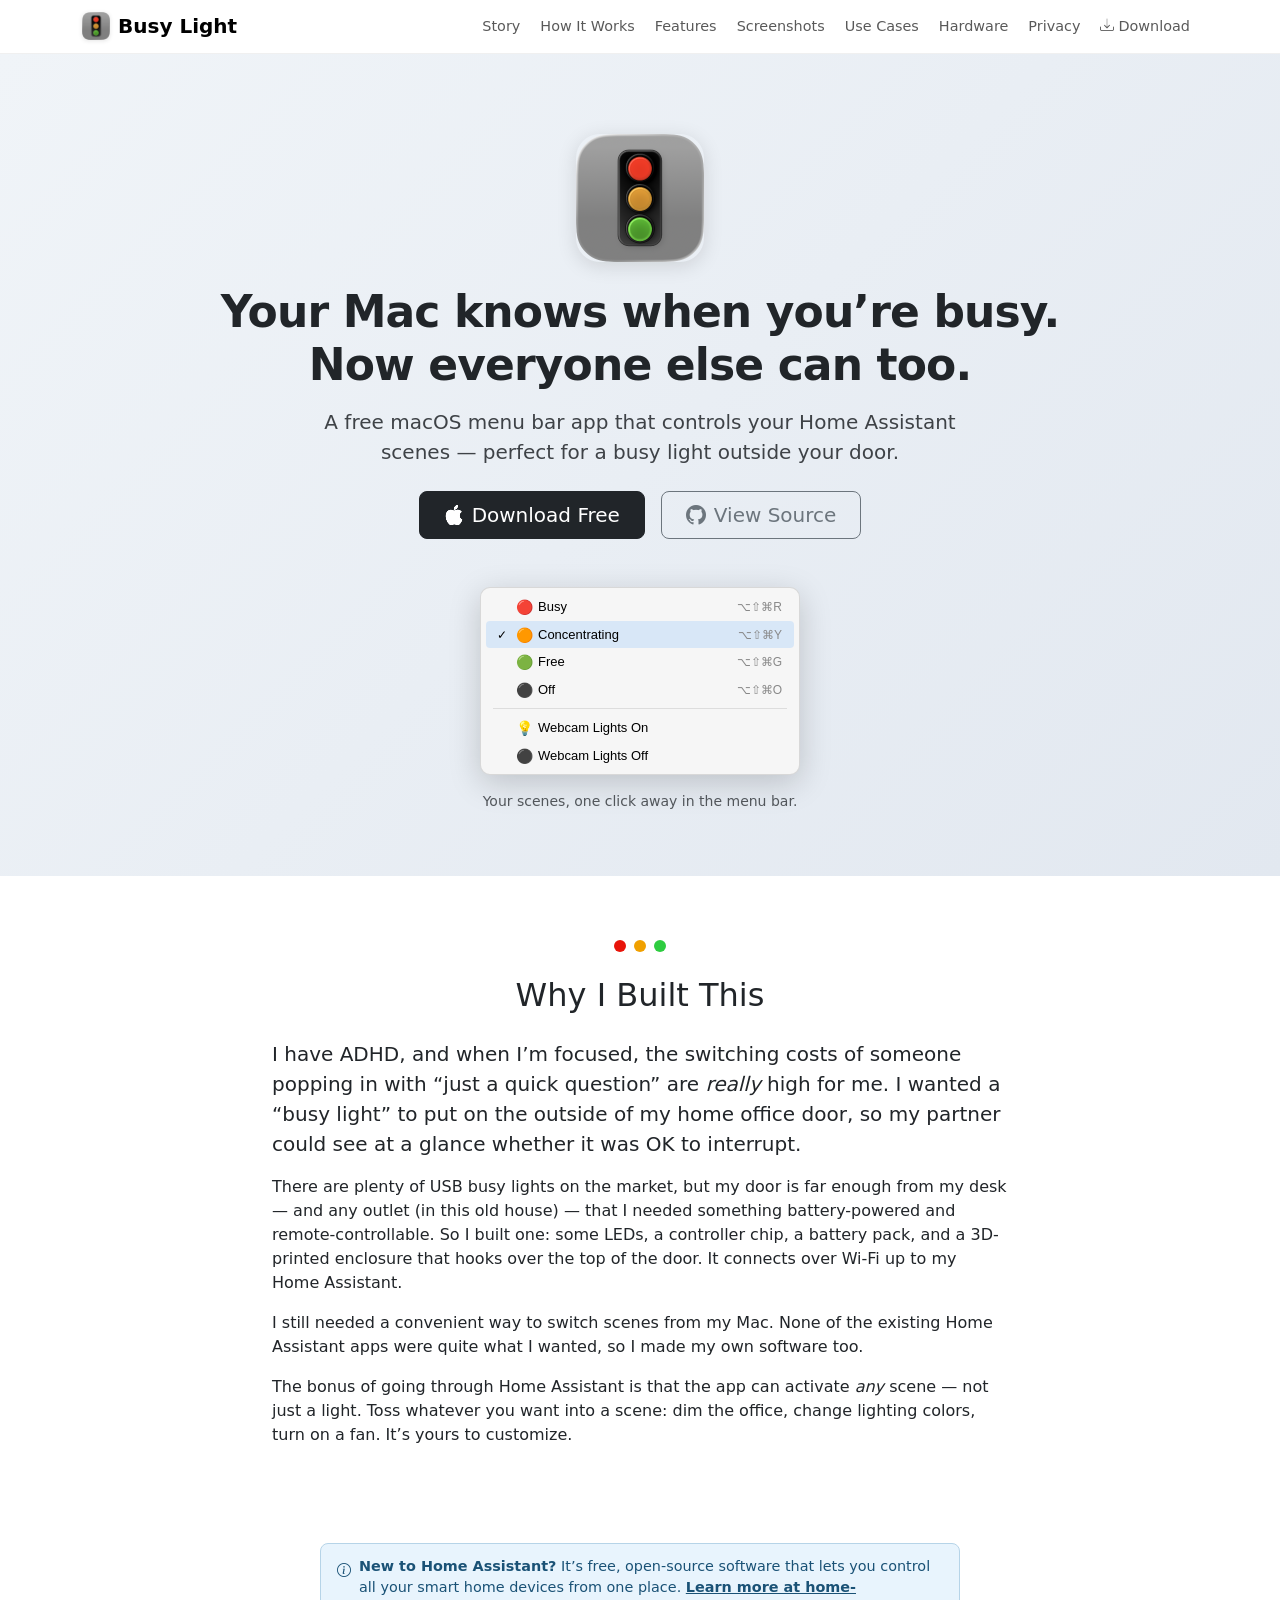
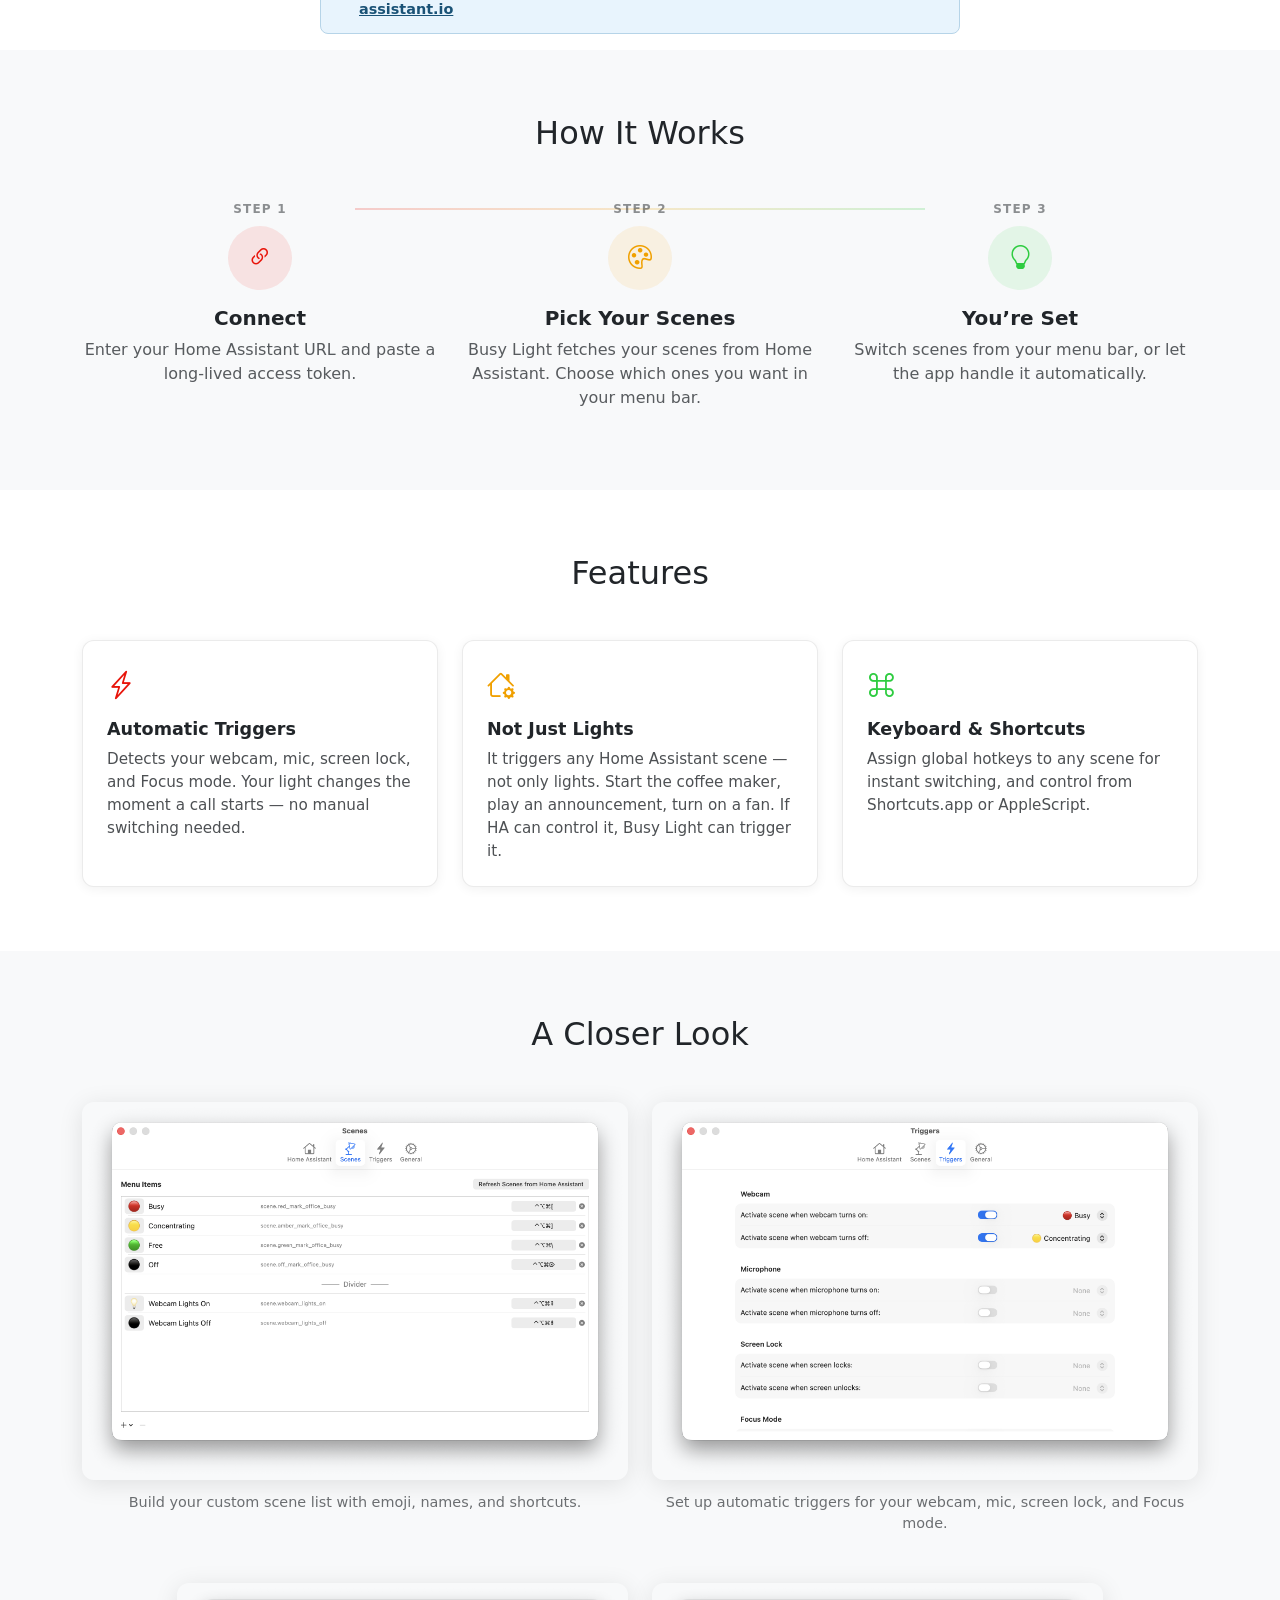
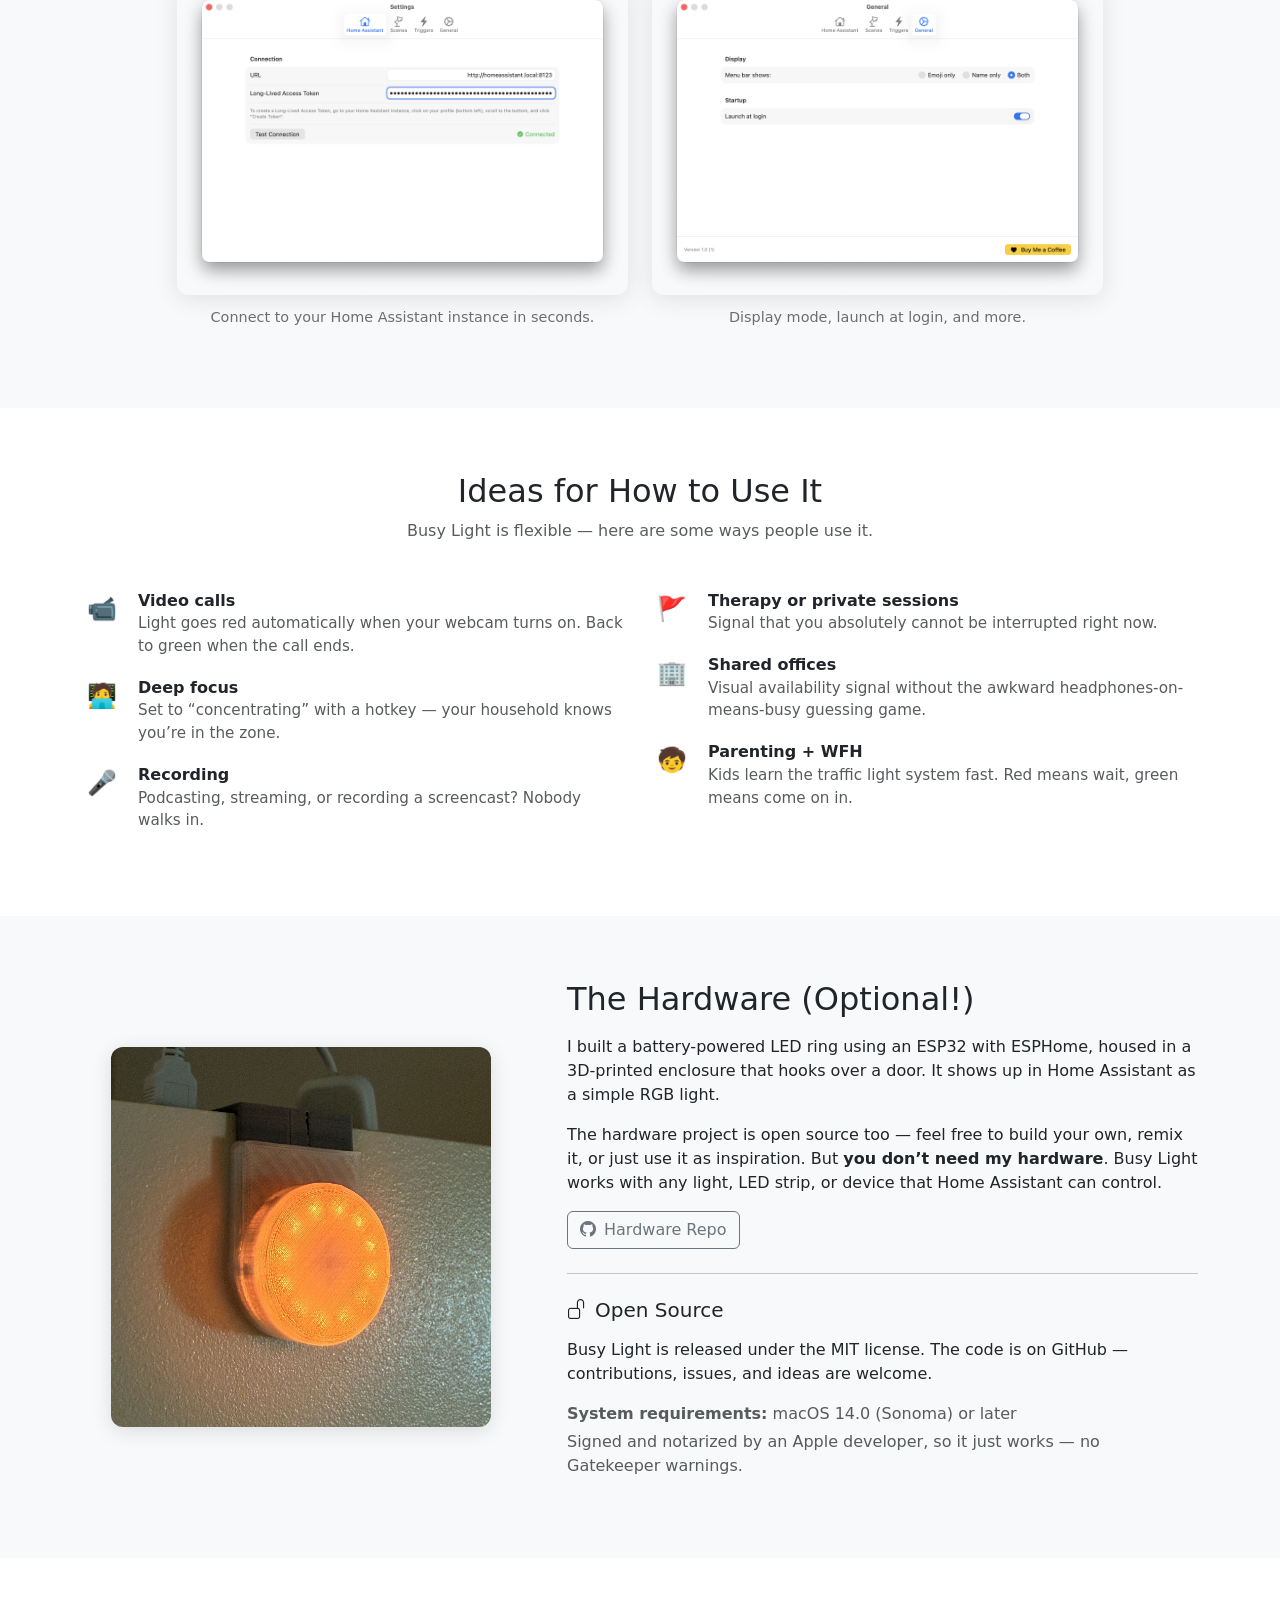
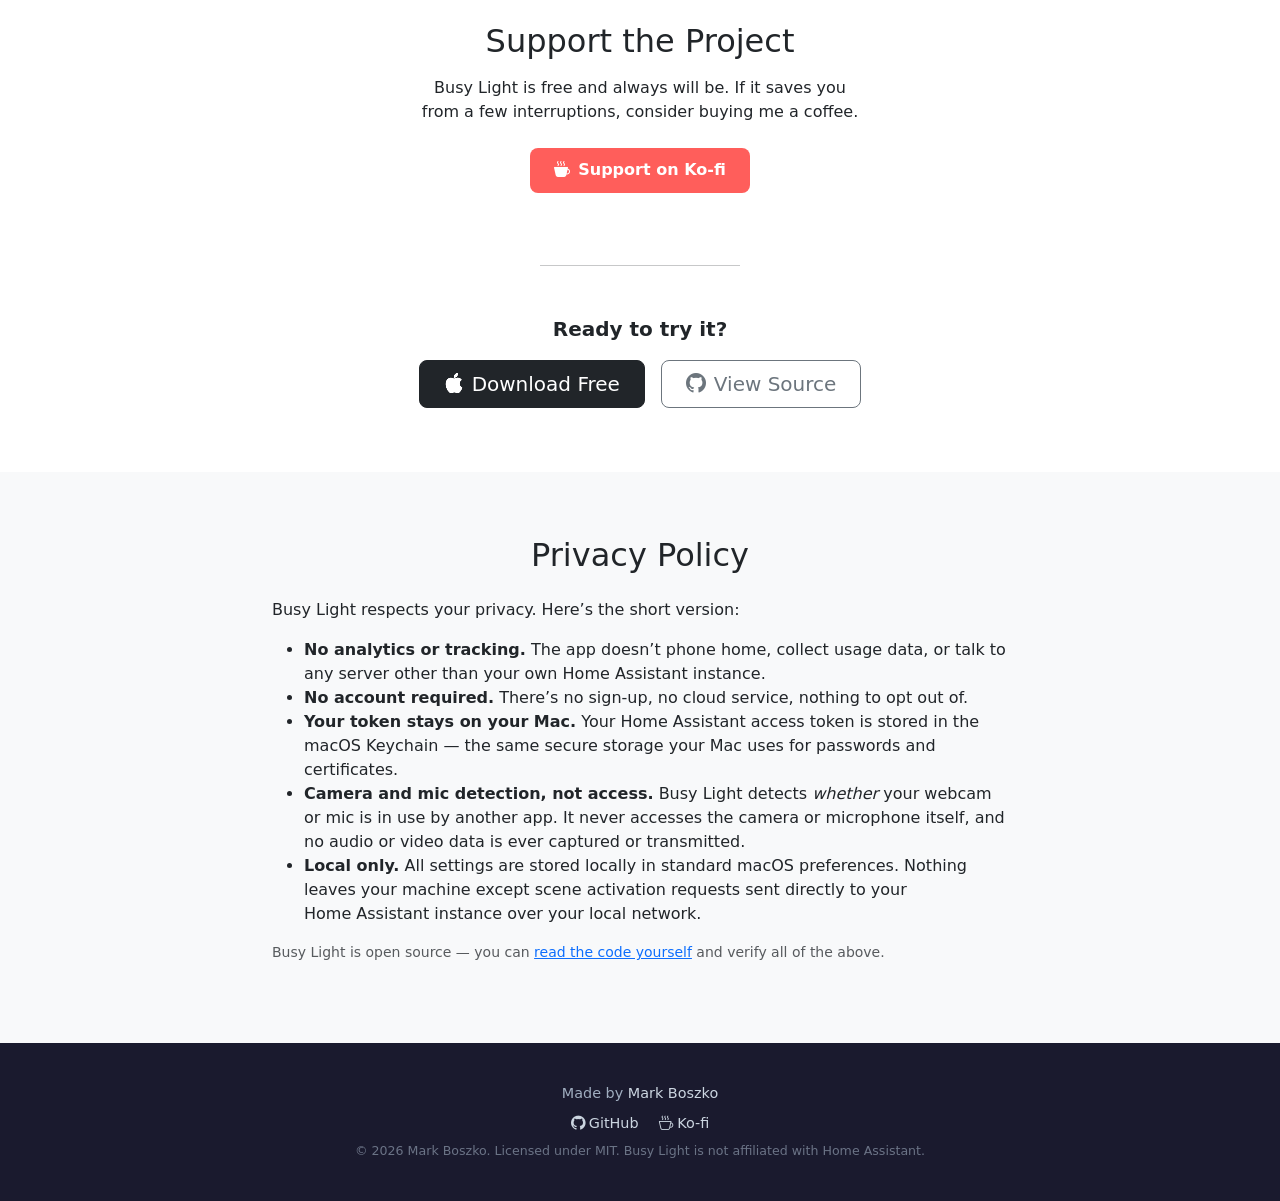
==== ProductionAssets/web/index.html @ 2cfb6803 "Add landing page website for busylight.app Static single-page marketing site with Bootstrap 5, featu" ====
<!DOCTYPE html>
<html lang="en" data-bs-theme="light">
<head>
  <meta charset="UTF-8">
  <meta name="viewport" content="width=device-width, initial-scale=1">
  <title>Busy Light — Control Your Home Assistant Scenes from the Mac Menu Bar</title>
  <meta name="description" content="A free, open-source macOS menu bar app that connects to Home Assistant to control a busy light outside your door — so your household knows when you're interruptible.">
  <meta property="og:title" content="Busy Light for macOS">
  <meta property="og:description" content="Control Home Assistant scenes from your Mac's menu bar. Free and open source.">
  <meta property="og:image" content="https://raw.githubusercontent.com/swizzlevixen/busylight/main/ProductionAssets/repository-open-graph.png">
  <meta property="og:type" content="website">
  <meta name="twitter:card" content="summary_large_image">
  <meta property="og:url" content="https://busylight.app">
  <link rel="canonical" href="https://busylight.app">

  <!-- Favicons & Web Icons -->
  <link rel="icon" type="image/x-icon" href="favicon.ico">
  <link rel="icon" type="image/png" sizes="32x32" href="favicon-32x32.png">
  <link rel="icon" type="image/png" sizes="16x16" href="favicon-16x16.png">
  <link rel="apple-touch-icon" sizes="180x180" href="apple-touch-icon.png">
  <link rel="manifest" href="site.webmanifest">

  <!-- Bootstrap 5.3 CSS -->
  <link href="https://cdn.jsdelivr.net/npm/bootstrap@5.3.3/dist/css/bootstrap.min.css" rel="stylesheet"
        crossorigin="anonymous">
  <!-- Bootstrap Icons -->
  <link href="https://cdn.jsdelivr.net/npm/bootstrap-icons@1.11.3/font/bootstrap-icons.min.css" rel="stylesheet">
  <!-- Custom styles -->
  <link href="style.css" rel="stylesheet">

  <!-- Structured Data -->
  <script type="application/ld+json">
  {
    "@context": "https://schema.org",
    "@type": "SoftwareApplication",
    "name": "Busy Light",
    "operatingSystem": "macOS 14.0+",
    "applicationCategory": "UtilitiesApplication",
    "offers": {
      "@type": "Offer",
      "price": "0",
      "priceCurrency": "USD"
    },
    "description": "A free, open-source macOS menu bar app that connects to Home Assistant to control a busy light outside your door.",
    "url": "https://busylight.app",
    "downloadUrl": "https://github.com/swizzlevixen/busylight/releases/latest",
    "author": {
      "@type": "Person",
      "name": "Mark Boszko",
      "url": "https://github.com/swizzlevixen"
    },
    "license": "https://opensource.org/licenses/MIT",
    "image": "https://busylight.app/app-icon-256.png"
  }
  </script>

  <!-- Dark/Light mode detection -->
  <script>
    (function () {
      const prefersDark = window.matchMedia('(prefers-color-scheme: dark)').matches;
      document.documentElement.setAttribute('data-bs-theme', prefersDark ? 'dark' : 'light');
      window.matchMedia('(prefers-color-scheme: dark)').addEventListener('change', function (e) {
        document.documentElement.setAttribute('data-bs-theme', e.matches ? 'dark' : 'light');
      });
    })();
  </script>
</head>
<body>

<!-- ════════════════════════════════════════════════════════════════════
     NAVBAR
     ════════════════════════════════════════════════════════════════════ -->
<nav class="navbar navbar-expand-md sticky-top site-nav">
  <div class="container">
    <a class="navbar-brand d-flex align-items-center gap-2 fw-semibold" href="#">
      <img src="app-icon-256.png" alt="" width="28" height="28" style="border-radius: 6px;">
      Busy Light
    </a>
    <button class="navbar-toggler" type="button" data-bs-toggle="collapse" data-bs-target="#navLinks" aria-controls="navLinks" aria-expanded="false" aria-label="Toggle navigation">
      <span class="navbar-toggler-icon"></span>
    </button>
    <div class="collapse navbar-collapse" id="navLinks">
      <ul class="navbar-nav ms-auto gap-1">
        <li class="nav-item"><a class="nav-link" href="#story">Story</a></li>
        <li class="nav-item"><a class="nav-link" href="#how-it-works">How It Works</a></li>
        <li class="nav-item"><a class="nav-link" href="#features">Features</a></li>
        <li class="nav-item"><a class="nav-link" href="#screenshots">Screenshots</a></li>
        <li class="nav-item"><a class="nav-link" href="#use-cases">Use Cases</a></li>
        <li class="nav-item"><a class="nav-link" href="#hardware">Hardware</a></li>
        <li class="nav-item"><a class="nav-link" href="#privacy">Privacy</a></li>
        <li class="nav-item">
          <a class="nav-link" href="https://github.com/swizzlevixen/busylight/releases/latest">
            <i class="bi bi-download me-1"></i>Download
          </a>
        </li>
      </ul>
    </div>
  </div>
</nav>

<!-- ════════════════════════════════════════════════════════════════════
     HERO
     ════════════════════════════════════════════════════════════════════ -->
<section class="hero">
  <div class="container text-center">
    <!-- App Icon -->
    <img src="app-icon-256.png" alt="Busy Light app icon — a traffic light" class="hero-icon mb-4" width="128" height="128">

    <h1 class="mb-3 text-balance">Your Mac knows when you&rsquo;re busy.<br>Now everyone else can too.</h1>
    <p class="lead mb-4 text-balance">
      A free macOS menu bar app that controls your Home&nbsp;Assistant scenes — perfect for a busy light outside your door.
    </p>

    <!-- CTAs -->
    <div class="d-flex flex-wrap justify-content-center gap-3 mb-5">
      <a href="https://github.com/swizzlevixen/busylight/releases/latest" class="btn btn-dark btn-lg px-4">
        <i class="bi bi-apple me-2"></i>Download Free
      </a>
      <a href="https://github.com/swizzlevixen/busylight" class="btn btn btn-outline-secondary btn-lg px-4">
        <i class="bi bi-github me-2"></i>View Source
      </a>
    </div>

    <!-- macOS Menu Mockup -->
    <div class="macos-menu mx-auto mb-3">
      <div class="macos-menu-item">
        <span class="check"></span>
        <span class="scene-emoji">&#x1F534;</span>
        <span class="scene-name">Busy</span>
        <span class="shortcut">&#x2325;&#x21E7;&#x2318;R</span>
      </div>
      <div class="macos-menu-item" style="background: var(--bl-menu-hover);">
        <span class="check">&#x2713;</span>
        <span class="scene-emoji">&#x1F7E0;</span>
        <span class="scene-name fw-medium">Concentrating</span>
        <span class="shortcut">&#x2325;&#x21E7;&#x2318;Y</span>
      </div>
      <div class="macos-menu-item">
        <span class="check"></span>
        <span class="scene-emoji">&#x1F7E2;</span>
        <span class="scene-name">Free</span>
        <span class="shortcut">&#x2325;&#x21E7;&#x2318;G</span>
      </div>
      <div class="macos-menu-item">
        <span class="check"></span>
        <span class="scene-emoji">&#x26AB;</span>
        <span class="scene-name">Off</span>
        <span class="shortcut">&#x2325;&#x21E7;&#x2318;O</span>
      </div>
      <div class="macos-menu-divider"></div>
      <div class="macos-menu-item">
        <span class="check"></span>
        <span class="scene-emoji">&#x1F4A1;</span>
        <span class="scene-name">Webcam Lights On</span>
        <span class="shortcut"></span>
      </div>
      <div class="macos-menu-item">
        <span class="check"></span>
        <span class="scene-emoji">&#x26AB;</span>
        <span class="scene-name">Webcam Lights Off</span>
        <span class="shortcut"></span>
      </div>
    </div>
    <p class="text-muted small">Your scenes, one click away in the menu bar.</p>
  </div>
</section>

<!-- ════════════════════════════════════════════════════════════════════
     THE STORY
     ════════════════════════════════════════════════════════════════════ -->
<section id="story">
  <div class="container">
    <div class="row justify-content-center">
      <div class="col-lg-8">
        <div class="traffic-dots">
          <span class="traffic-dot" style="background: var(--bl-red);"></span>
          <span class="traffic-dot" style="background: var(--bl-amber);"></span>
          <span class="traffic-dot" style="background: var(--bl-green);"></span>
        </div>
        <h2 class="text-center mb-4">Why I Built This</h2>
        <p class="fs-5">
          I have ADHD, and when I&rsquo;m focused, the switching costs of someone popping in with &ldquo;just a quick question&rdquo; are <em>really</em> high for me. I wanted a &ldquo;busy light&rdquo; to put on the outside of my home office door, so my partner could see at a glance whether it was OK to interrupt.
        </p>
        <p>
          There are plenty of USB busy lights on the market, but my door is far enough from my desk — and any outlet (in this old house) — that I needed something battery-powered and remote-controllable. So I built one: some LEDs, a controller chip, a battery pack, and a 3D-printed enclosure that hooks over the top of the door. It connects over Wi-Fi up to my Home Assistant.
        </p>
        <p>
          I still needed a convenient way to switch scenes from my Mac. None of the existing Home Assistant apps were quite what I wanted, so I made my own software too.
        </p>
        <p>
          The bonus of going through Home Assistant is that the app can activate <em>any</em> scene — not just a light. Toss whatever you want into a scene: dim the office, change lighting colors, turn on a fan. It&rsquo;s yours to customize.
        </p>
      </div>
    </div>
  </div>
</section>

<!-- HA Callout -->
<div class="container py-3">
  <div class="ha-callout d-flex align-items-start gap-2 mx-auto" style="max-width: 640px;">
    <i class="bi bi-info-circle flex-shrink-0 mt-1"></i>
    <span>
      <strong>New to Home Assistant?</strong>
      It&rsquo;s free, open-source software that lets you control all your smart home devices from one place.
      <a href="https://www.home-assistant.io" target="_blank" rel="noopener">Learn more at home-assistant.io</a>
    </span>
  </div>
</div>

<!-- ════════════════════════════════════════════════════════════════════
     HOW IT WORKS
     ════════════════════════════════════════════════════════════════════ -->
<section id="how-it-works" class="section-alt">
  <div class="container">
    <h2 class="text-center mb-5">How It Works</h2>
    <div class="row text-center steps-row g-4">
      <div class="col-md-4">
        <span class="step-number d-block mb-2">Step 1</span>
        <div class="step-icon step-icon-1">
          <i class="bi bi-link-45deg"></i>
        </div>
        <h3 class="h5 fw-semibold">Connect</h3>
        <p class="text-body-secondary">
          Enter your Home Assistant URL and paste a long-lived access token.
        </p>
      </div>
      <div class="col-md-4">
        <span class="step-number d-block mb-2">Step 2</span>
        <div class="step-icon step-icon-2">
          <i class="bi bi-palette"></i>
        </div>
        <h3 class="h5 fw-semibold">Pick Your Scenes</h3>
        <p class="text-body-secondary">
          Busy Light fetches your scenes from Home Assistant. Choose which ones you want in your menu bar.
        </p>
      </div>
      <div class="col-md-4">
        <span class="step-number d-block mb-2">Step 3</span>
        <div class="step-icon step-icon-3">
          <i class="bi bi-lightbulb"></i>
        </div>
        <h3 class="h5 fw-semibold">You&rsquo;re Set</h3>
        <p class="text-body-secondary">
          Switch scenes from your menu bar, or let the app handle it automatically.
        </p>
      </div>
    </div>
  </div>
</section>

<!-- ════════════════════════════════════════════════════════════════════
     KEY FEATURES
     ════════════════════════════════════════════════════════════════════ -->
<section id="features">
  <div class="container">
    <h2 class="text-center mb-5">Features</h2>
    <div class="row g-4">
      <div class="col-md-6 col-lg-4">
        <div class="feature-card">
          <div class="feature-icon" style="color: var(--bl-red);">
            <i class="bi bi-lightning-charge"></i>
          </div>
          <h3>Automatic Triggers</h3>
          <p>Detects your webcam, mic, screen lock, and Focus mode. Your light changes the moment a call starts — no manual switching needed.</p>
        </div>
      </div>
      <div class="col-md-6 col-lg-4">
        <div class="feature-card">
          <div class="feature-icon" style="color: var(--bl-amber);">
            <i class="bi bi-house-gear"></i>
          </div>
          <h3>Not Just Lights</h3>
          <p>It triggers any Home Assistant scene — not only lights. Start the coffee maker, play an announcement, turn on a fan. If HA can control it, Busy Light can trigger it.</p>
        </div>
      </div>
      <div class="col-md-6 col-lg-4">
        <div class="feature-card">
          <div class="feature-icon" style="color: var(--bl-green);">
            <i class="bi bi-command"></i>
          </div>
          <h3>Keyboard &amp; Shortcuts</h3>
          <p>Assign global hotkeys to any scene for instant switching, and control from Shortcuts.app or AppleScript.</p>
        </div>
      </div>
    </div>
  </div>
</section>

<!-- ════════════════════════════════════════════════════════════════════
     SCREENSHOTS
     ════════════════════════════════════════════════════════════════════ -->
<section id="screenshots" class="section-alt">
  <div class="container">
    <h2 class="text-center mb-5">A Closer Look</h2>
    <div class="row g-4 justify-content-center">
      <div class="col-md-6">
        <a href="settings-scenes.png" data-bs-toggle="modal" data-bs-target="#screenshotModal" class="screenshot-link">
          <img src="settings-scenes.png" alt="Scenes settings tab showing a list of scenes with emoji, names, and keyboard shortcuts" class="screenshot-img" loading="lazy">
        </a>
        <p class="screenshot-caption text-center">Build your custom scene list with emoji, names, and shortcuts.</p>
      </div>
      <div class="col-md-6">
        <a href="settings-triggers.png" data-bs-toggle="modal" data-bs-target="#screenshotModal" class="screenshot-link">
          <img src="settings-triggers.png" alt="Triggers settings tab showing webcam, mic, screen lock, and focus mode toggle options" class="screenshot-img" loading="lazy">
        </a>
        <p class="screenshot-caption text-center">Set up automatic triggers for your webcam, mic, screen lock, and Focus mode.</p>
      </div>
    </div>
    <div class="row g-4 justify-content-center mt-2">
      <div class="col-md-5">
        <a href="settings-home-assistant.png" data-bs-toggle="modal" data-bs-target="#screenshotModal" class="screenshot-link">
          <img src="settings-home-assistant.png" alt="Home Assistant connection settings with URL and token fields" class="screenshot-img" loading="lazy">
        </a>
        <p class="screenshot-caption text-center">Connect to your Home Assistant instance in seconds.</p>
      </div>
      <div class="col-md-5">
        <a href="settings-general.png" data-bs-toggle="modal" data-bs-target="#screenshotModal" class="screenshot-link">
          <img src="settings-general.png" alt="General settings tab with display mode and launch at login options" class="screenshot-img" loading="lazy">
        </a>
        <p class="screenshot-caption text-center">Display mode, launch at login, and more.</p>
      </div>
    </div>

    <!-- Screenshot Lightbox Modal -->
    <div class="modal fade" id="screenshotModal" tabindex="-1" aria-hidden="true">
      <div class="modal-dialog modal-xl modal-dialog-centered">
        <div class="modal-content bg-transparent border-0 shadow-none">
          <div class="modal-body p-0 text-center">
            <img src="" alt="" class="img-fluid" id="screenshotModalImg" style="border-radius: 12px; cursor: zoom-out;">
          </div>
        </div>
      </div>
    </div>
  </div>
</section>

<!-- ════════════════════════════════════════════════════════════════════
     USE CASES
     ════════════════════════════════════════════════════════════════════ -->
<section id="use-cases">
  <div class="container">
    <h2 class="text-center mb-2">Ideas for How to Use It</h2>
    <p class="text-center text-body-secondary mb-5">Busy Light is flexible — here are some ways people use it.</p>
    <div class="row g-4 justify-content-center">
      <div class="col-lg-6">
        <div class="use-case-item">
          <span class="use-case-icon">&#x1F4F9;</span>
          <div>
            <h4>Video calls</h4>
            <p>Light goes red automatically when your webcam turns on. Back to green when the call ends.</p>
          </div>
        </div>
        <div class="use-case-item">
          <span class="use-case-icon">&#x1F9D1;&#x200D;&#x1F4BB;</span>
          <div>
            <h4>Deep focus</h4>
            <p>Set to &ldquo;concentrating&rdquo; with a hotkey — your household knows you&rsquo;re in the zone.</p>
          </div>
        </div>
        <div class="use-case-item">
          <span class="use-case-icon">&#x1F3A4;</span>
          <div>
            <h4>Recording</h4>
            <p>Podcasting, streaming, or recording a screencast? Nobody walks in.</p>
          </div>
        </div>
      </div>
      <div class="col-lg-6">
        <div class="use-case-item">
          <span class="use-case-icon">&#x1F6A9;</span>
          <div>
            <h4>Therapy or private sessions</h4>
            <p>Signal that you absolutely cannot be interrupted right now.</p>
          </div>
        </div>
        <div class="use-case-item">
          <span class="use-case-icon">&#x1F3E2;</span>
          <div>
            <h4>Shared offices</h4>
            <p>Visual availability signal without the awkward headphones-on-means-busy guessing game.</p>
          </div>
        </div>
        <div class="use-case-item">
          <span class="use-case-icon">&#x1F9D2;</span>
          <div>
            <h4>Parenting + WFH</h4>
            <p>Kids learn the traffic light system fast. Red means wait, green means come on in.</p>
          </div>
        </div>
      </div>
    </div>
  </div>
</section>

<!-- ════════════════════════════════════════════════════════════════════
     HARDWARE + OPEN SOURCE
     ════════════════════════════════════════════════════════════════════ -->
<section id="hardware" class="section-alt">
  <div class="container">
    <div class="row align-items-center g-5">
      <div class="col-md-5 text-center">
        <img src="busy-light-hardware.jpeg" alt="The Busy Light hardware: an LED ring in a 3D-printed enclosure mounted on a door frame" class="hardware-img" style="max-height: 380px; object-fit: cover;" loading="lazy" width="380" height="380">
      </div>
      <div class="col-md-7">
        <h2 class="mb-3">The Hardware (Optional!)</h2>
        <p>
          I built a battery-powered LED ring using an ESP32 with ESPHome, housed in a 3D-printed enclosure that hooks over a door. It shows up in Home&nbsp;Assistant as a simple RGB light.
        </p>
        <p>
          The hardware project is open source too — feel free to build your own, remix it, or just use it as inspiration.
          But <strong>you don&rsquo;t need my hardware</strong>. Busy Light works with any light, LED strip, or device that Home&nbsp;Assistant can control.
        </p>
        <a href="https://github.com/swizzlevixen/busylight-hardware" class="btn btn-outline-secondary" target="_blank" rel="noopener">
          <i class="bi bi-github me-2"></i>Hardware Repo
        </a>

        <hr class="my-4">

        <h3 class="h5 mb-3">
          <i class="bi bi-unlock me-2"></i>Open Source
        </h3>
        <p>
          Busy Light is released under the MIT license. The code is on GitHub — contributions, issues, and ideas are welcome.
        </p>
        <p class="text-body-secondary mb-1">
          <strong>System requirements:</strong> macOS 14.0 (Sonoma) or later
        </p>
        <p class="text-body-secondary">
          Signed and notarized by an Apple developer, so it just works — no Gatekeeper warnings.
        </p>
      </div>
    </div>
  </div>
</section>

<!-- ════════════════════════════════════════════════════════════════════
     SUPPORT THE PROJECT
     ════════════════════════════════════════════════════════════════════ -->
<section id="support">
  <div class="container text-center">
    <h2 class="mb-3">Support the Project</h2>
    <p class="mb-4 mx-auto text-balance" style="max-width: 520px;">
      Busy Light is free and always will be. If it saves you from a few interruptions, consider buying me a coffee.
    </p>
    <a href="https://ko-fi.com/swizzlevixen" class="kofi-btn mb-4" target="_blank" rel="noopener">
      <i class="bi bi-cup-hot-fill"></i> Support on Ko-fi
    </a>

    <hr class="my-5 mx-auto" style="max-width: 200px;">

    <p class="lead fw-semibold mb-3">Ready to try it?</p>
    <div class="d-flex flex-wrap justify-content-center gap-3">
      <a href="https://github.com/swizzlevixen/busylight/releases/latest" class="btn btn-dark btn-lg px-4">
        <i class="bi bi-apple me-2"></i>Download Free
      </a>
      <a href="https://github.com/swizzlevixen/busylight" class="btn btn btn-outline-secondary btn-lg px-4">
        <i class="bi bi-github me-2"></i>View Source
      </a>
    </div>
  </div>
</section>

<!-- ════════════════════════════════════════════════════════════════════
     PRIVACY
     ════════════════════════════════════════════════════════════════════ -->
<section id="privacy" class="section-alt">
  <div class="container">
    <div class="row justify-content-center">
      <div class="col-lg-8">
        <h2 class="text-center mb-4">Privacy Policy</h2>
        <p>
          Busy Light respects your privacy. Here&rsquo;s the short version:
        </p>
        <ul>
          <li><strong>No analytics or tracking.</strong> The app doesn&rsquo;t phone home, collect usage data, or talk to any server other than your own Home&nbsp;Assistant instance.</li>
          <li><strong>No account required.</strong> There&rsquo;s no sign-up, no cloud service, nothing to opt out of.</li>
          <li><strong>Your token stays on your Mac.</strong> Your Home Assistant access token is stored in the macOS Keychain — the same secure storage your Mac uses for passwords and certificates.</li>
          <li><strong>Camera and mic detection, not access.</strong> Busy Light detects <em>whether</em> your webcam or mic is in use by another app. It never accesses the camera or microphone itself, and no audio or video data is ever captured or transmitted.</li>
          <li><strong>Local only.</strong> All settings are stored locally in standard macOS preferences. Nothing leaves your machine except scene activation requests sent directly to your Home&nbsp;Assistant instance over your local network.</li>
        </ul>
        <p class="text-body-secondary small">
          Busy Light is open source — you can <a href="https://github.com/swizzlevixen/busylight">read the code yourself</a> and verify all of the above.
        </p>
      </div>
    </div>
  </div>
</section>

<!-- ════════════════════════════════════════════════════════════════════
     FOOTER
     ════════════════════════════════════════════════════════════════════ -->
<footer class="site-footer">
  <div class="container text-center">
    <p class="mb-2">
      Made by <a href="https://github.com/swizzlevixen">Mark Boszko</a>
    </p>
    <p class="mb-2">
      <a href="https://github.com/swizzlevixen/busylight" class="me-3"><i class="bi bi-github me-1"></i>GitHub</a>
      <a href="https://ko-fi.com/swizzlevixen"><i class="bi bi-cup-hot me-1"></i>Ko-fi</a>
    </p>
    <p class="mb-0 small" style="opacity: 0.6;">
      &copy; 2026 Mark Boszko. Licensed under MIT.
      Busy Light is not affiliated with Home Assistant.
    </p>
  </div>
</footer>

<!-- Bootstrap 5.3 JS Bundle -->
<script src="https://cdn.jsdelivr.net/npm/bootstrap@5.3.3/dist/js/bootstrap.bundle.min.js"
        crossorigin="anonymous"></script>
<script>
  // Screenshot lightbox: set modal image src from clicked thumbnail
  document.getElementById('screenshotModal').addEventListener('show.bs.modal', function (event) {
    var link = event.relatedTarget;
    var imgSrc = link.getAttribute('href');
    var imgAlt = link.querySelector('img').getAttribute('alt');
    document.getElementById('screenshotModalImg').src = imgSrc;
    document.getElementById('screenshotModalImg').alt = imgAlt;
  });
  // Click the modal image to dismiss
  document.getElementById('screenshotModalImg').addEventListener('click', function () {
    bootstrap.Modal.getInstance(document.getElementById('screenshotModal')).hide();
  });
</script>
</body>
</html>
---- ProductionAssets/web/style.css ----
/* Busy Light Landing Page - Custom Styles */

/* ── CSS Custom Properties ── */
:root {
  --bl-red: #e8140a;
  --bl-amber: #f0a000;
  --bl-green: #2ecc40;
  --bl-hero-bg: linear-gradient(135deg, #f0f4f8 0%, #e2e8f0 100%);
  --bl-section-alt: #f8f9fa;
  --bl-card-bg: #ffffff;
  --bl-card-border: rgba(0, 0, 0, 0.08);
  --bl-card-shadow: 0 2px 12px rgba(0, 0, 0, 0.06);
  --bl-menu-bg: #f6f6f6;
  --bl-menu-border: rgba(0, 0, 0, 0.12);
  --bl-menu-shadow: 0 8px 32px rgba(0, 0, 0, 0.18);
  --bl-menu-hover: rgba(0, 122, 255, 0.12);
  --bl-menu-check: #000;
  --bl-menu-shortcut: #888;
  --bl-menu-divider: rgba(0, 0, 0, 0.1);
  --bl-callout-bg: #e8f4fd;
  --bl-callout-border: #b6d4e8;
  --bl-callout-text: #1a5276;
  --bl-kofi-bg: #ff5e5b;
  --bl-footer-bg: #1a1a2e;
  --bl-footer-text: #a0aec0;
}

[data-bs-theme="dark"] {
  --bl-hero-bg: linear-gradient(135deg, #1a1a2e 0%, #16213e 100%);
  --bl-section-alt: #1e1e30;
  --bl-card-bg: #2a2a3c;
  --bl-card-border: rgba(255, 255, 255, 0.08);
  --bl-card-shadow: 0 2px 12px rgba(0, 0, 0, 0.3);
  --bl-menu-bg: #3a3a4a;
  --bl-menu-border: rgba(255, 255, 255, 0.1);
  --bl-menu-shadow: 0 8px 32px rgba(0, 0, 0, 0.5);
  --bl-menu-hover: rgba(0, 122, 255, 0.25);
  --bl-menu-check: #fff;
  --bl-menu-shortcut: #999;
  --bl-menu-divider: rgba(255, 255, 255, 0.1);
  --bl-callout-bg: #1a2a3a;
  --bl-callout-border: #2a4a5e;
  --bl-callout-text: #8ec8e8;
  --bl-footer-bg: #0d0d1a;
  --bl-footer-text: #6b7a8d;
}

/* ── General ── */
html {
  scroll-behavior: smooth;
}

body {
  overflow-x: hidden;
}

section {
  padding: 4rem 0;
}

.section-alt {
  background-color: var(--bl-section-alt);
}

/* ── Navbar ── */
.site-nav {
  background: rgba(255, 255, 255, 0.85);
  backdrop-filter: blur(12px);
  -webkit-backdrop-filter: blur(12px);
  border-bottom: 1px solid rgba(0, 0, 0, 0.06);
  padding: 0.4rem 0;
  font-size: 0.9rem;
}

[data-bs-theme="dark"] .site-nav {
  background: rgba(26, 26, 46, 0.85);
  border-bottom: 1px solid rgba(255, 255, 255, 0.06);
}

.site-nav .navbar-brand img {
  box-shadow: 0 1px 4px rgba(0, 0, 0, 0.1);
}

/* Offset scroll targets so they don't hide behind sticky nav */
:target {
  scroll-margin-top: 70px;
}

/* ── Hero ── */
.hero {
  background: var(--bl-hero-bg);
  padding: 5rem 0 3rem;
}

.hero-icon {
  width: 128px;
  height: 128px;
  border-radius: 24px;
  box-shadow: 0 4px 20px rgba(0, 0, 0, 0.12);
}

.hero h1 {
  font-size: 2.75rem;
  font-weight: 700;
  line-height: 1.2;
  letter-spacing: -0.02em;
}

.hero .lead {
  font-size: 1.25rem;
  opacity: 0.85;
}

@media (max-width: 576px) {
  .hero h1 {
    font-size: 2rem;
  }
  .hero .lead {
    font-size: 1.1rem;
  }
}

/* ── macOS Menu Mockup ── */
.macos-menu {
  background: var(--bl-menu-bg);
  border: 1px solid var(--bl-menu-border);
  border-radius: 10px;
  box-shadow: var(--bl-menu-shadow);
  padding: 5px 0;
  max-width: 320px;
  margin: 0 auto;
  font-family: -apple-system, BlinkMacSystemFont, "SF Pro Text", "Helvetica Neue", sans-serif;
  font-size: 13px;
  user-select: none;
}

.macos-menu-item {
  display: flex;
  align-items: center;
  padding: 4px 12px 4px 8px;
  gap: 6px;
  cursor: default;
  border-radius: 4px;
  margin: 0 5px;
  transition: background 0.1s;
}

.macos-menu-item:hover {
  background: var(--bl-menu-hover);
}

.macos-menu-item .check {
  width: 16px;
  text-align: center;
  font-size: 12px;
  color: var(--bl-menu-check);
  flex-shrink: 0;
}

.macos-menu-item .scene-dot {
  width: 12px;
  height: 12px;
  border-radius: 50%;
  flex-shrink: 0;
}

.macos-menu-item .scene-emoji {
  font-size: 14px;
  line-height: 1;
  flex-shrink: 0;
  width: 16px;
  text-align: center;
}

.macos-menu-item .scene-name {
  flex: 1;
  color: var(--bl-menu-check);
  text-align: left;
}

.macos-menu-item .shortcut {
  color: var(--bl-menu-shortcut);
  font-size: 12px;
  margin-left: auto;
  white-space: nowrap;
}

.macos-menu-divider {
  height: 1px;
  background: var(--bl-menu-divider);
  margin: 5px 12px;
}

.macos-menu-header {
  font-size: 10px;
  font-weight: 600;
  text-transform: uppercase;
  letter-spacing: 0.05em;
  color: var(--bl-menu-shortcut);
  padding: 6px 26px 2px;
}

/* Subtle animation on the active scene dot */
@keyframes pulse-glow {
  0%, 100% { box-shadow: 0 0 4px rgba(240, 160, 0, 0.4); }
  50% { box-shadow: 0 0 10px rgba(240, 160, 0, 0.7); }
}

.scene-dot-active {
  animation: pulse-glow 2.5s ease-in-out infinite;
}

/* ── HA Callout ── */
.ha-callout {
  background: var(--bl-callout-bg);
  border: 1px solid var(--bl-callout-border);
  color: var(--bl-callout-text);
  border-radius: 8px;
  padding: 0.75rem 1rem;
  font-size: 0.9rem;
}

.ha-callout a {
  color: var(--bl-callout-text);
  font-weight: 600;
}

/* ── How It Works Steps ── */
.step-icon {
  width: 64px;
  height: 64px;
  border-radius: 50%;
  display: flex;
  align-items: center;
  justify-content: center;
  font-size: 1.5rem;
  margin: 0 auto 1rem;
}

.step-icon-1 { background: rgba(232, 20, 10, 0.1); color: var(--bl-red); }
.step-icon-2 { background: rgba(240, 160, 0, 0.1); color: var(--bl-amber); }
.step-icon-3 { background: rgba(46, 204, 64, 0.1); color: var(--bl-green); }

.step-number {
  font-size: 0.75rem;
  font-weight: 700;
  text-transform: uppercase;
  letter-spacing: 0.1em;
  opacity: 0.5;
}

/* Step connector lines (desktop only) */
@media (min-width: 768px) {
  .steps-row {
    position: relative;
  }
  .steps-row::before {
    content: "";
    position: absolute;
    top: 32px;
    left: 25%;
    right: 25%;
    height: 2px;
    background: linear-gradient(90deg, var(--bl-red), var(--bl-amber), var(--bl-green));
    opacity: 0.2;
    z-index: 0;
  }
  .steps-row .col-md-4 {
    position: relative;
    z-index: 1;
  }
}

/* ── Feature Cards ── */
.feature-card {
  background: var(--bl-card-bg);
  border: 1px solid var(--bl-card-border);
  border-radius: 12px;
  padding: 1.5rem;
  height: 100%;
  box-shadow: var(--bl-card-shadow);
  transition: transform 0.2s, box-shadow 0.2s;
}

.feature-card:hover {
  transform: translateY(-2px);
  box-shadow: 0 4px 20px rgba(0, 0, 0, 0.1);
}

.feature-card .feature-icon {
  font-size: 1.75rem;
  margin-bottom: 0.75rem;
}

.feature-card h3 {
  font-size: 1.1rem;
  font-weight: 600;
}

.feature-card p {
  font-size: 0.95rem;
  opacity: 0.8;
  margin-bottom: 0;
}

/* ── Screenshots ── */
.screenshot-img {
  border-radius: 12px;
  box-shadow: 0 4px 24px rgba(0, 0, 0, 0.1);
  max-width: 100%;
  height: auto;
}

.screenshot-caption {
  font-size: 0.9rem;
  opacity: 0.65;
  margin-top: 0.75rem;
}

/* ── Use Cases ── */
.use-case-item {
  display: flex;
  align-items: flex-start;
  gap: 1rem;
  margin-bottom: 1.25rem;
}

.use-case-icon {
  font-size: 1.5rem;
  flex-shrink: 0;
  width: 40px;
  text-align: center;
}

.use-case-item h4 {
  font-size: 1rem;
  font-weight: 600;
  margin-bottom: 0.15rem;
}

.use-case-item p {
  font-size: 0.95rem;
  opacity: 0.75;
  margin-bottom: 0;
}

/* ── Hardware Section ── */
.hardware-img {
  border-radius: 12px;
  box-shadow: 0 4px 20px rgba(0, 0, 0, 0.12);
  max-width: 100%;
  height: auto;
}

/* ── Ko-fi / Support Section ── */
.kofi-btn {
  background: var(--bl-kofi-bg);
  color: #fff;
  border: none;
  border-radius: 8px;
  padding: 0.65rem 1.5rem;
  font-weight: 600;
  font-size: 1rem;
  text-decoration: none;
  display: inline-flex;
  align-items: center;
  gap: 0.5rem;
  transition: opacity 0.2s, transform 0.2s;
}

.kofi-btn:hover {
  opacity: 0.9;
  transform: translateY(-1px);
  color: #fff;
}

/* ── Footer ── */
.site-footer {
  background: var(--bl-footer-bg);
  color: var(--bl-footer-text);
  padding: 2.5rem 0;
  font-size: 0.9rem;
}

.site-footer a {
  color: #cbd5e0;
  text-decoration: none;
}

.site-footer a:hover {
  color: #fff;
}

/* ── Traffic Light Accent Dots (decorative) ── */
.traffic-dots {
  display: flex;
  gap: 8px;
  justify-content: center;
  margin-bottom: 1.5rem;
}

.traffic-dot {
  width: 12px;
  height: 12px;
  border-radius: 50%;
}

/* ── Screenshot Lightbox ── */
.screenshot-link {
  display: block;
  cursor: zoom-in;
  transition: transform 0.2s;
}

.screenshot-link:hover {
  transform: scale(1.02);
}

.screenshot-link:hover .screenshot-img {
  box-shadow: 0 6px 30px rgba(0, 0, 0, 0.18);
}

#screenshotModal .modal-content {
  background: transparent !important;
}

/* ── View Source Button (dark mode) ── */
[data-bs-theme="dark"] .btn-outline-secondary {
  --bs-btn-color: #cbd5e0;
  --bs-btn-border-color: rgba(255, 255, 255, 0.4);
  --bs-btn-hover-color: #fff;
  --bs-btn-hover-bg: rgba(255, 255, 255, 0.15);
  --bs-btn-hover-border-color: rgba(255, 255, 255, 0.6);
}

/* ── Utility ── */
.text-balance {
  text-wrap: balance;
}
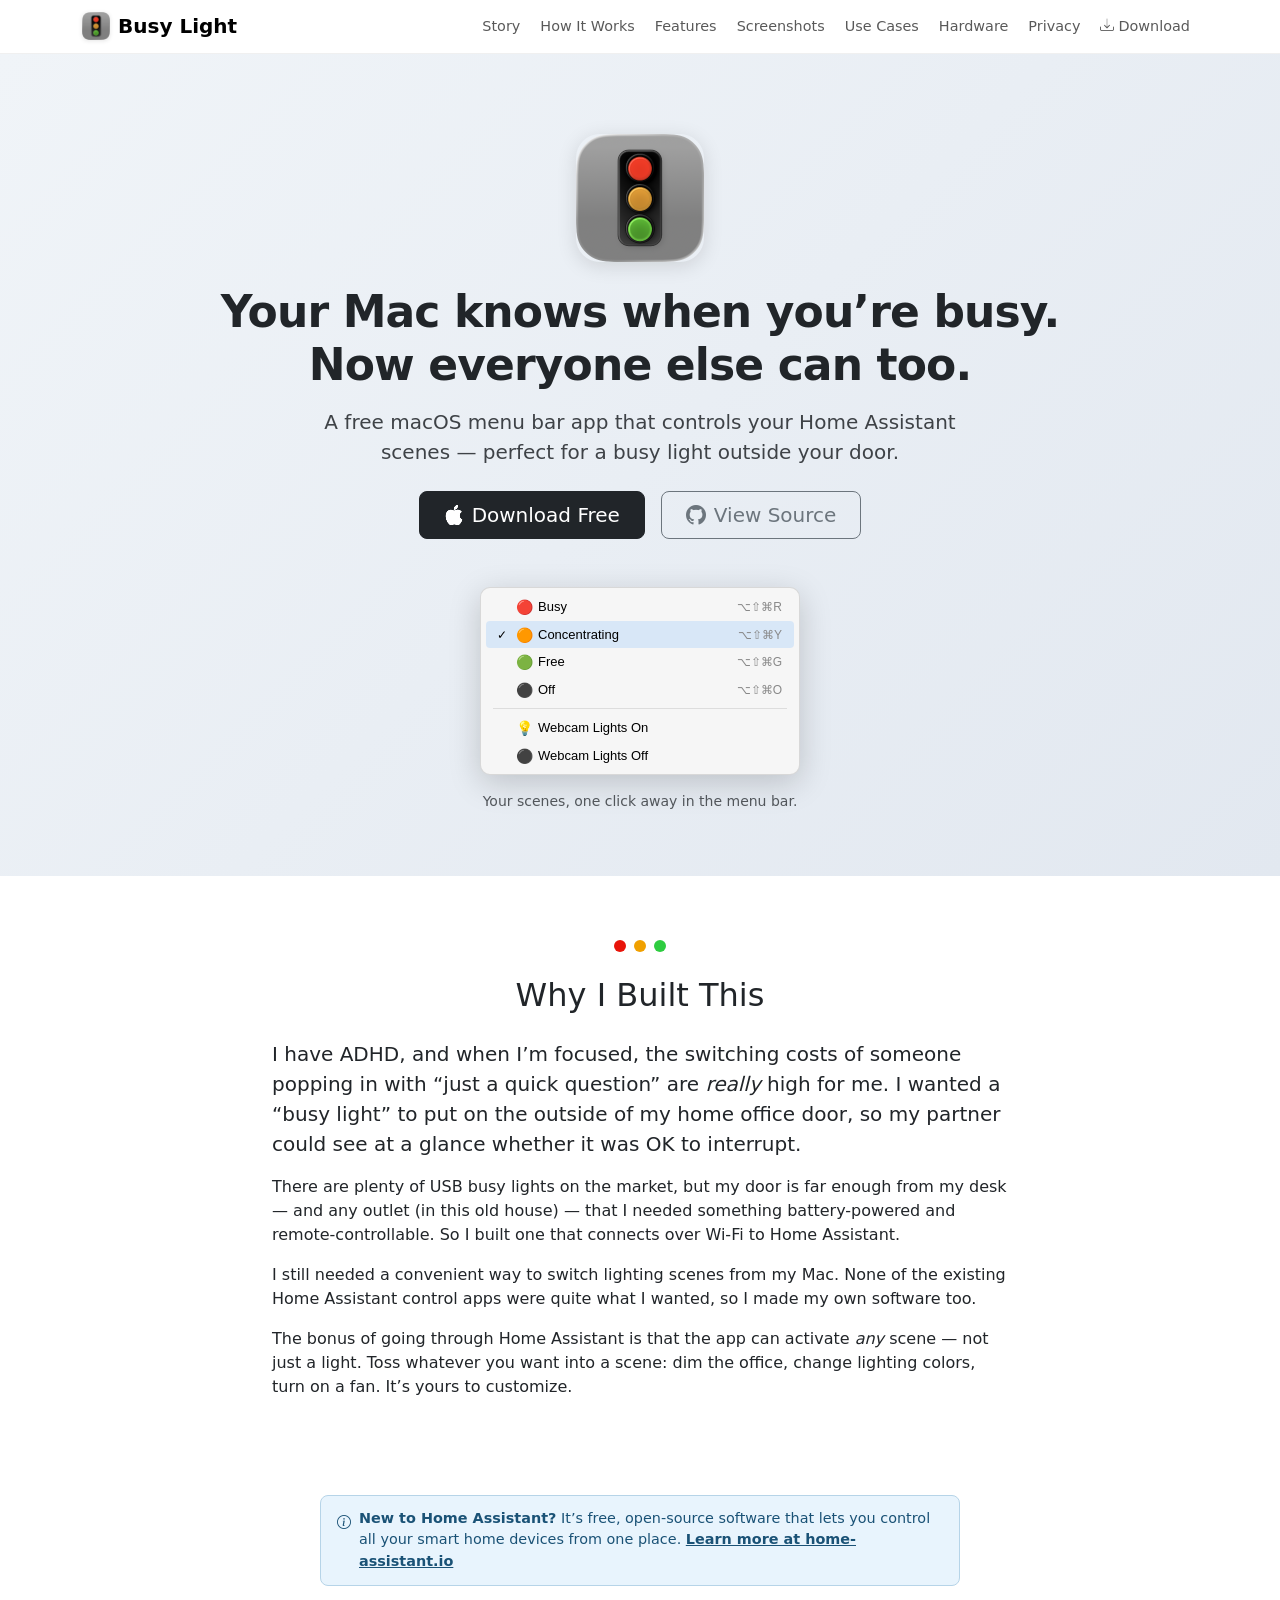
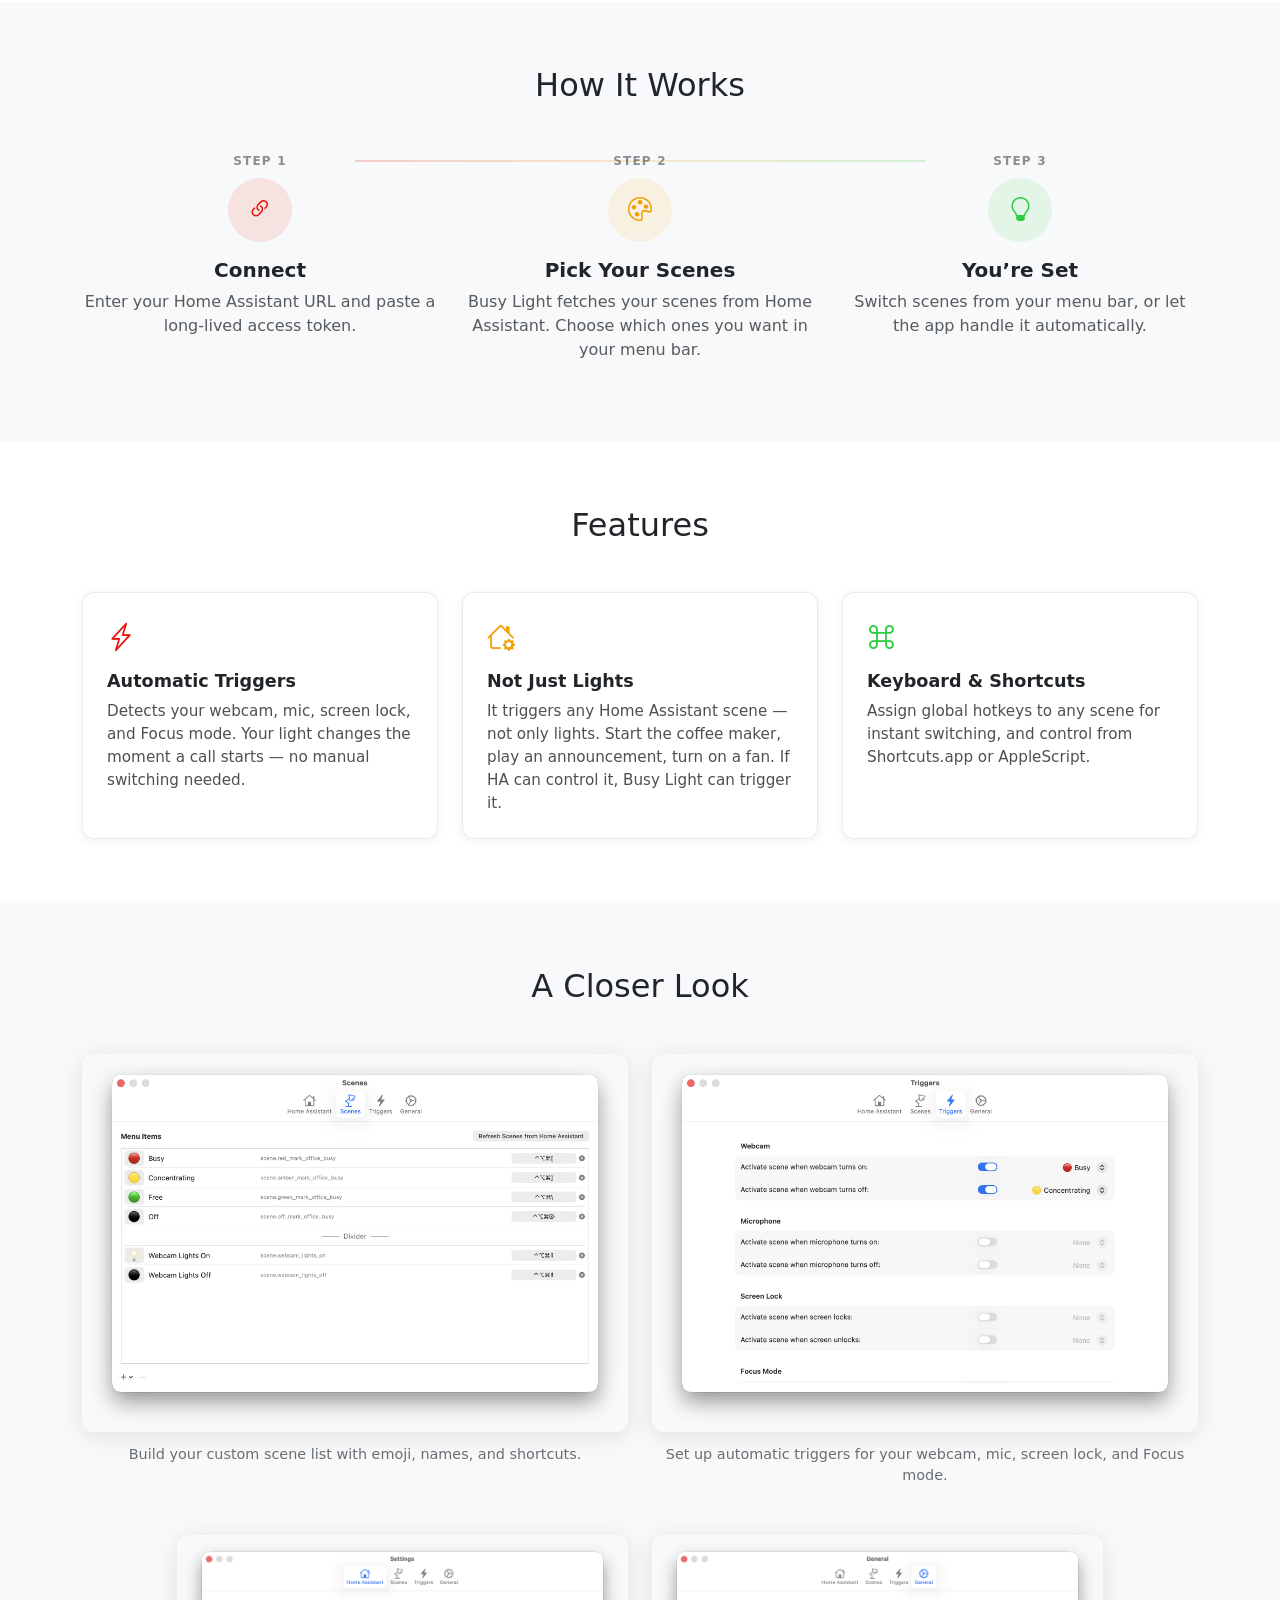
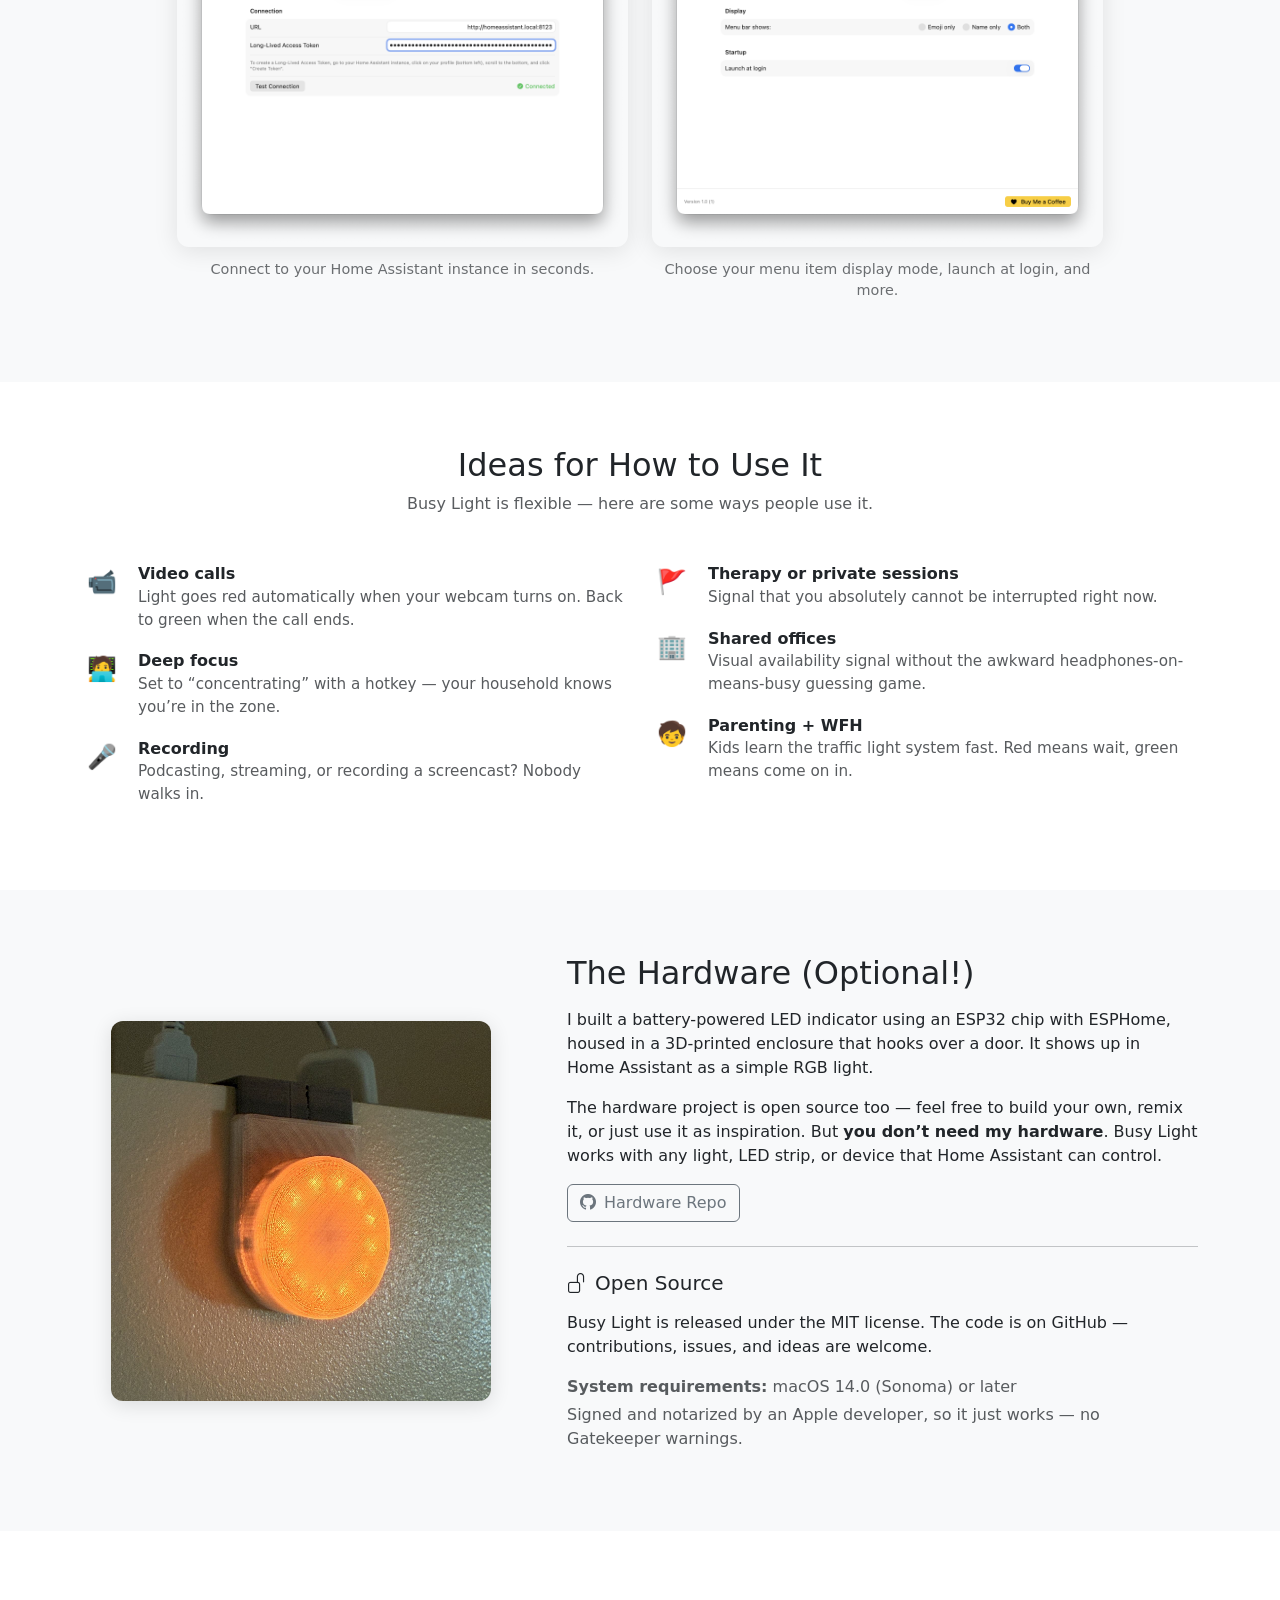
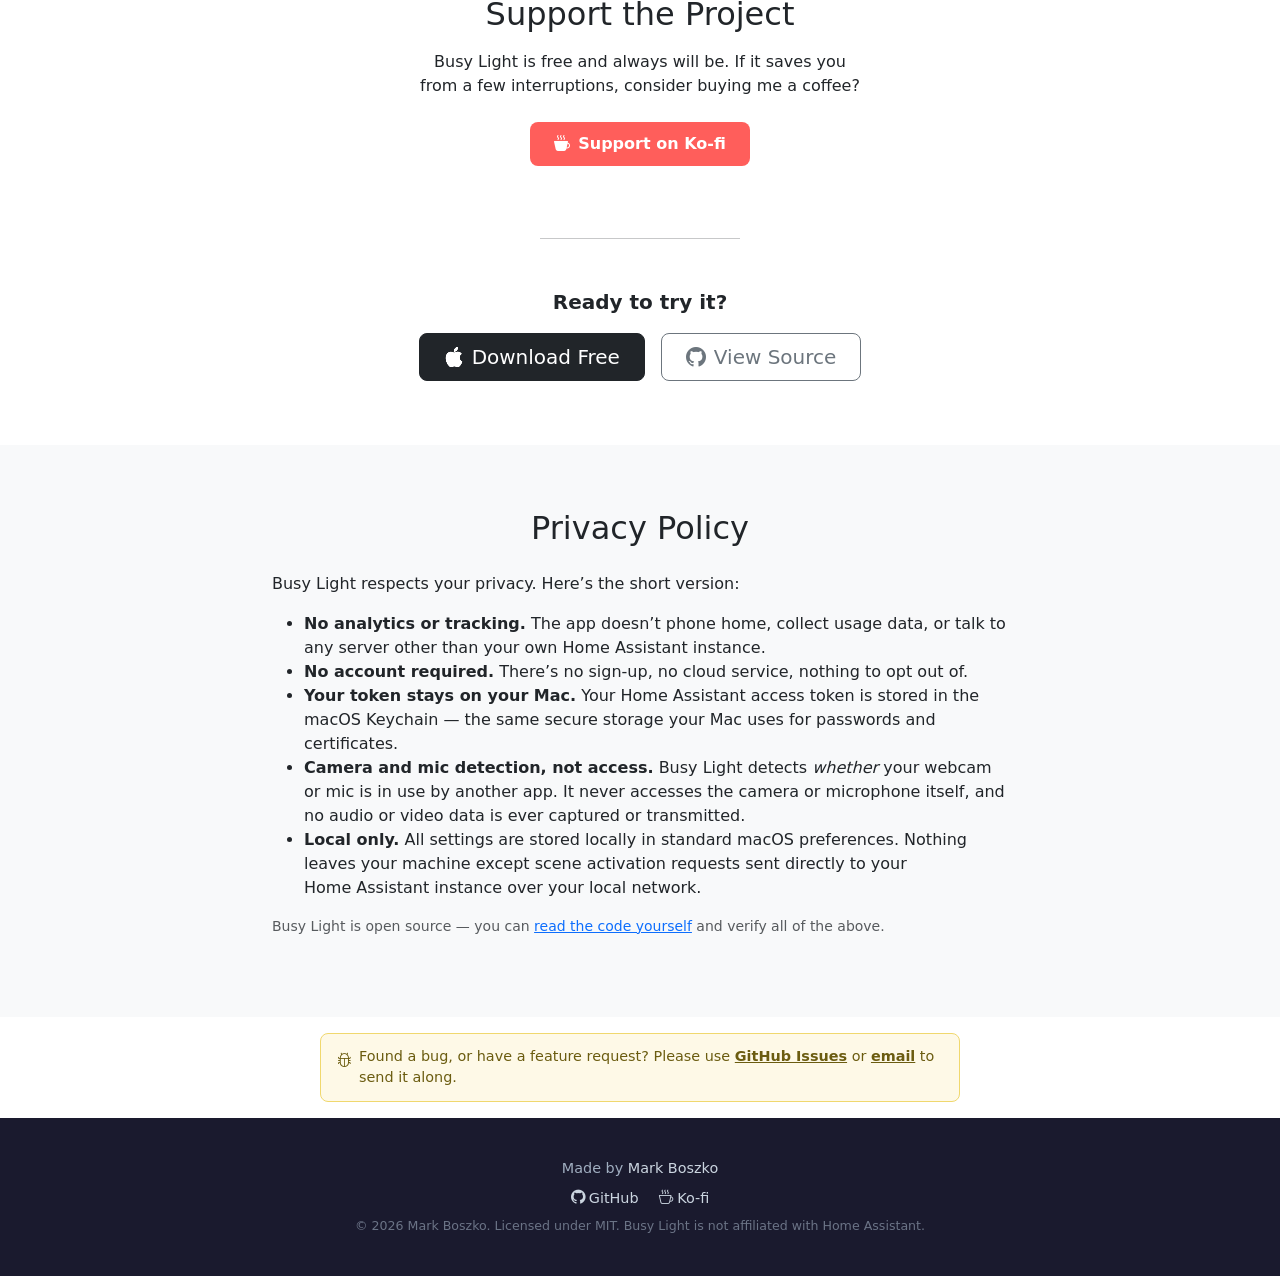
==== commit 459eb17a: "Add feedback callout, obfuscated email link, and copy refinements - Yellow feedback callout above fo" ====
--- a/ProductionAssets/web/index.html
+++ b/ProductionAssets/web/index.html
@@ -182,10 +182,10 @@
           I have ADHD, and when I&rsquo;m focused, the switching costs of someone popping in with &ldquo;just a quick question&rdquo; are <em>really</em> high for me. I wanted a &ldquo;busy light&rdquo; to put on the outside of my home office door, so my partner could see at a glance whether it was OK to interrupt.
         </p>
         <p>
-          There are plenty of USB busy lights on the market, but my door is far enough from my desk — and any outlet (in this old house) — that I needed something battery-powered and remote-controllable. So I built one: some LEDs, a controller chip, a battery pack, and a 3D-printed enclosure that hooks over the top of the door. It connects over Wi-Fi up to my Home Assistant.
-        </p>
-        <p>
-          I still needed a convenient way to switch scenes from my Mac. None of the existing Home Assistant apps were quite what I wanted, so I made my own software too.
+          There are plenty of USB busy lights on the market, but my door is far enough from my desk — and any outlet (in this old house) — that I needed something battery-powered and remote-controllable. So I built one that connects over Wi-Fi to Home Assistant.
+        </p>
+        <p>
+          I still needed a convenient way to switch lighting scenes from my Mac. None of the existing Home Assistant control apps were quite what I wanted, so I made my own software too.
         </p>
         <p>
           The bonus of going through Home Assistant is that the app can activate <em>any</em> scene — not just a light. Toss whatever you want into a scene: dim the office, change lighting colors, turn on a fan. It&rsquo;s yours to customize.
@@ -317,7 +317,7 @@
         <a href="settings-general.png" data-bs-toggle="modal" data-bs-target="#screenshotModal" class="screenshot-link">
           <img src="settings-general.png" alt="General settings tab with display mode and launch at login options" class="screenshot-img" loading="lazy">
         </a>
-        <p class="screenshot-caption text-center">Display mode, launch at login, and more.</p>
+        <p class="screenshot-caption text-center">Choose your menu item display mode, launch at login, and more.</p>
       </div>
     </div>
 
@@ -404,7 +404,7 @@
       <div class="col-md-7">
         <h2 class="mb-3">The Hardware (Optional!)</h2>
         <p>
-          I built a battery-powered LED ring using an ESP32 with ESPHome, housed in a 3D-printed enclosure that hooks over a door. It shows up in Home&nbsp;Assistant as a simple RGB light.
+          I built a battery-powered LED indicator using an ESP32 chip with ESPHome, housed in a 3D-printed enclosure that hooks over a door. It shows up in Home&nbsp;Assistant as a simple RGB light.
         </p>
         <p>
           The hardware project is open source too — feel free to build your own, remix it, or just use it as inspiration.
@@ -440,7 +440,7 @@
   <div class="container text-center">
     <h2 class="mb-3">Support the Project</h2>
     <p class="mb-4 mx-auto text-balance" style="max-width: 520px;">
-      Busy Light is free and always will be. If it saves you from a few interruptions, consider buying me a coffee.
+      Busy Light is free and always will be. If it saves you from a few interruptions, consider buying me a coffee?
     </p>
     <a href="https://ko-fi.com/swizzlevixen" class="kofi-btn mb-4" target="_blank" rel="noopener">
       <i class="bi bi-cup-hot-fill"></i> Support on Ko-fi
@@ -485,6 +485,16 @@
     </div>
   </div>
 </section>
+
+<!-- Feedback callout -->
+<div class="container py-3">
+  <div class="feedback-callout d-flex align-items-start gap-2 mx-auto" style="max-width: 640px;">
+    <i class="bi bi-bug flex-shrink-0 mt-1"></i>
+    <span>
+      Found a bug, or have a feature request? Please use <a href="https://github.com/swizzlevixen/busylight/issues">GitHub Issues</a> or <a href="#" class="feedback-email">email</a> to send it along.
+    </span>
+  </div>
+</div>
 
 <!-- ════════════════════════════════════════════════════════════════════
      FOOTER
@@ -509,6 +519,15 @@
 <script src="https://cdn.jsdelivr.net/npm/bootstrap@5.3.3/dist/js/bootstrap.bundle.min.js"
         crossorigin="anonymous"></script>
 <script>
+  // Obfuscated email link (assembled at runtime to deter scrapers)
+  document.querySelector('.feedback-email').addEventListener('click', function (e) {
+    e.preventDefault();
+    var u = 'busylight'; var d = 'vixenlabs.info';
+    var s = encodeURIComponent('Busy Light Comment');
+    var b = encodeURIComponent('Thanks, I love Busy Light! But I have this idea\u2026\n\n');
+    window.location.href = 'mail' + 'to:' + u + '@' + d + '?subject=' + s + '&body=' + b;
+  });
+
   // Screenshot lightbox: set modal image src from clicked thumbnail
   document.getElementById('screenshotModal').addEventListener('show.bs.modal', function (event) {
     var link = event.relatedTarget;
--- a/ProductionAssets/web/style.css
+++ b/ProductionAssets/web/style.css
@@ -225,6 +225,31 @@
   font-weight: 600;
 }
 
+/* ── Feedback Callout ── */
+.feedback-callout {
+  background: #fef9e7;
+  border: 1px solid #f0d86e;
+  color: #6b5c10;
+  border-radius: 8px;
+  padding: 0.75rem 1rem;
+  font-size: 0.9rem;
+}
+
+.feedback-callout a {
+  color: #6b5c10;
+  font-weight: 600;
+}
+
+[data-bs-theme="dark"] .feedback-callout {
+  background: #3a3420;
+  border-color: #6b5c10;
+  color: #f0d86e;
+}
+
+[data-bs-theme="dark"] .feedback-callout a {
+  color: #f0d86e;
+}
+
 /* ── How It Works Steps ── */
 .step-icon {
   width: 64px;
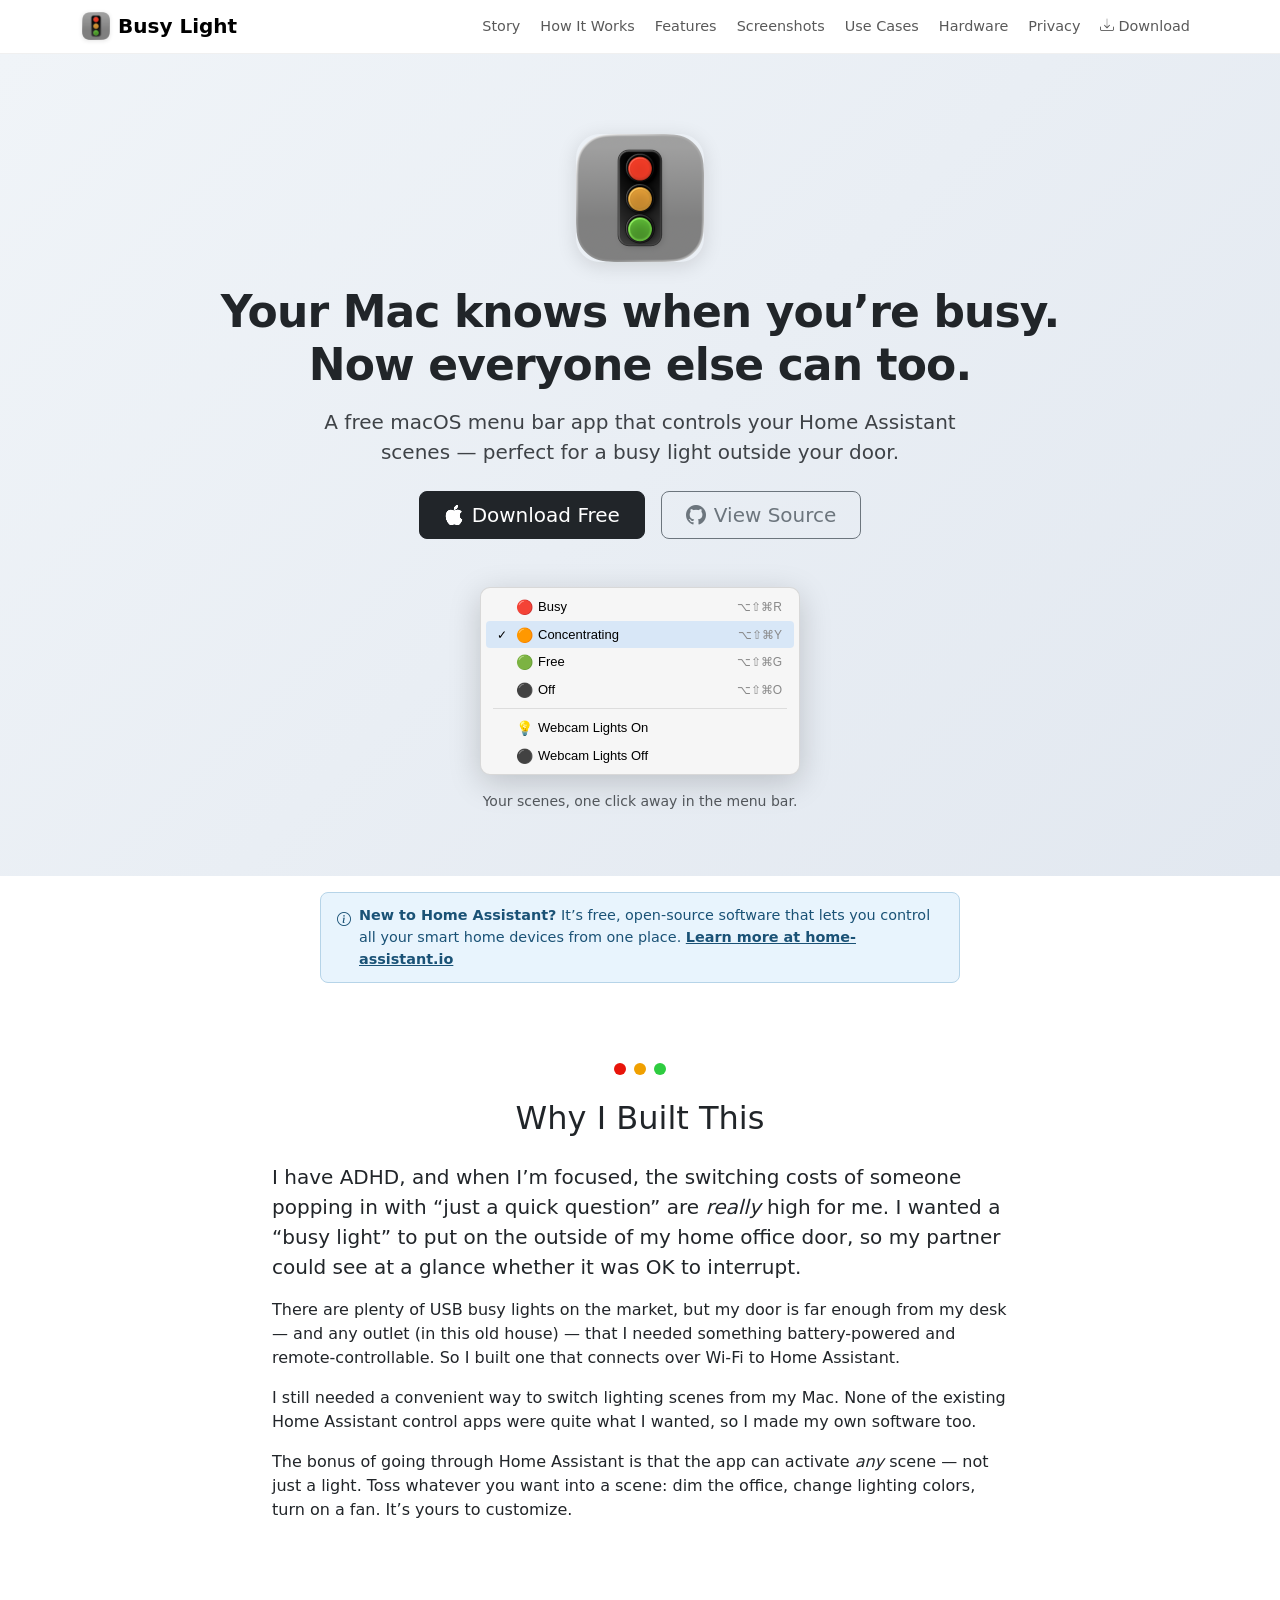
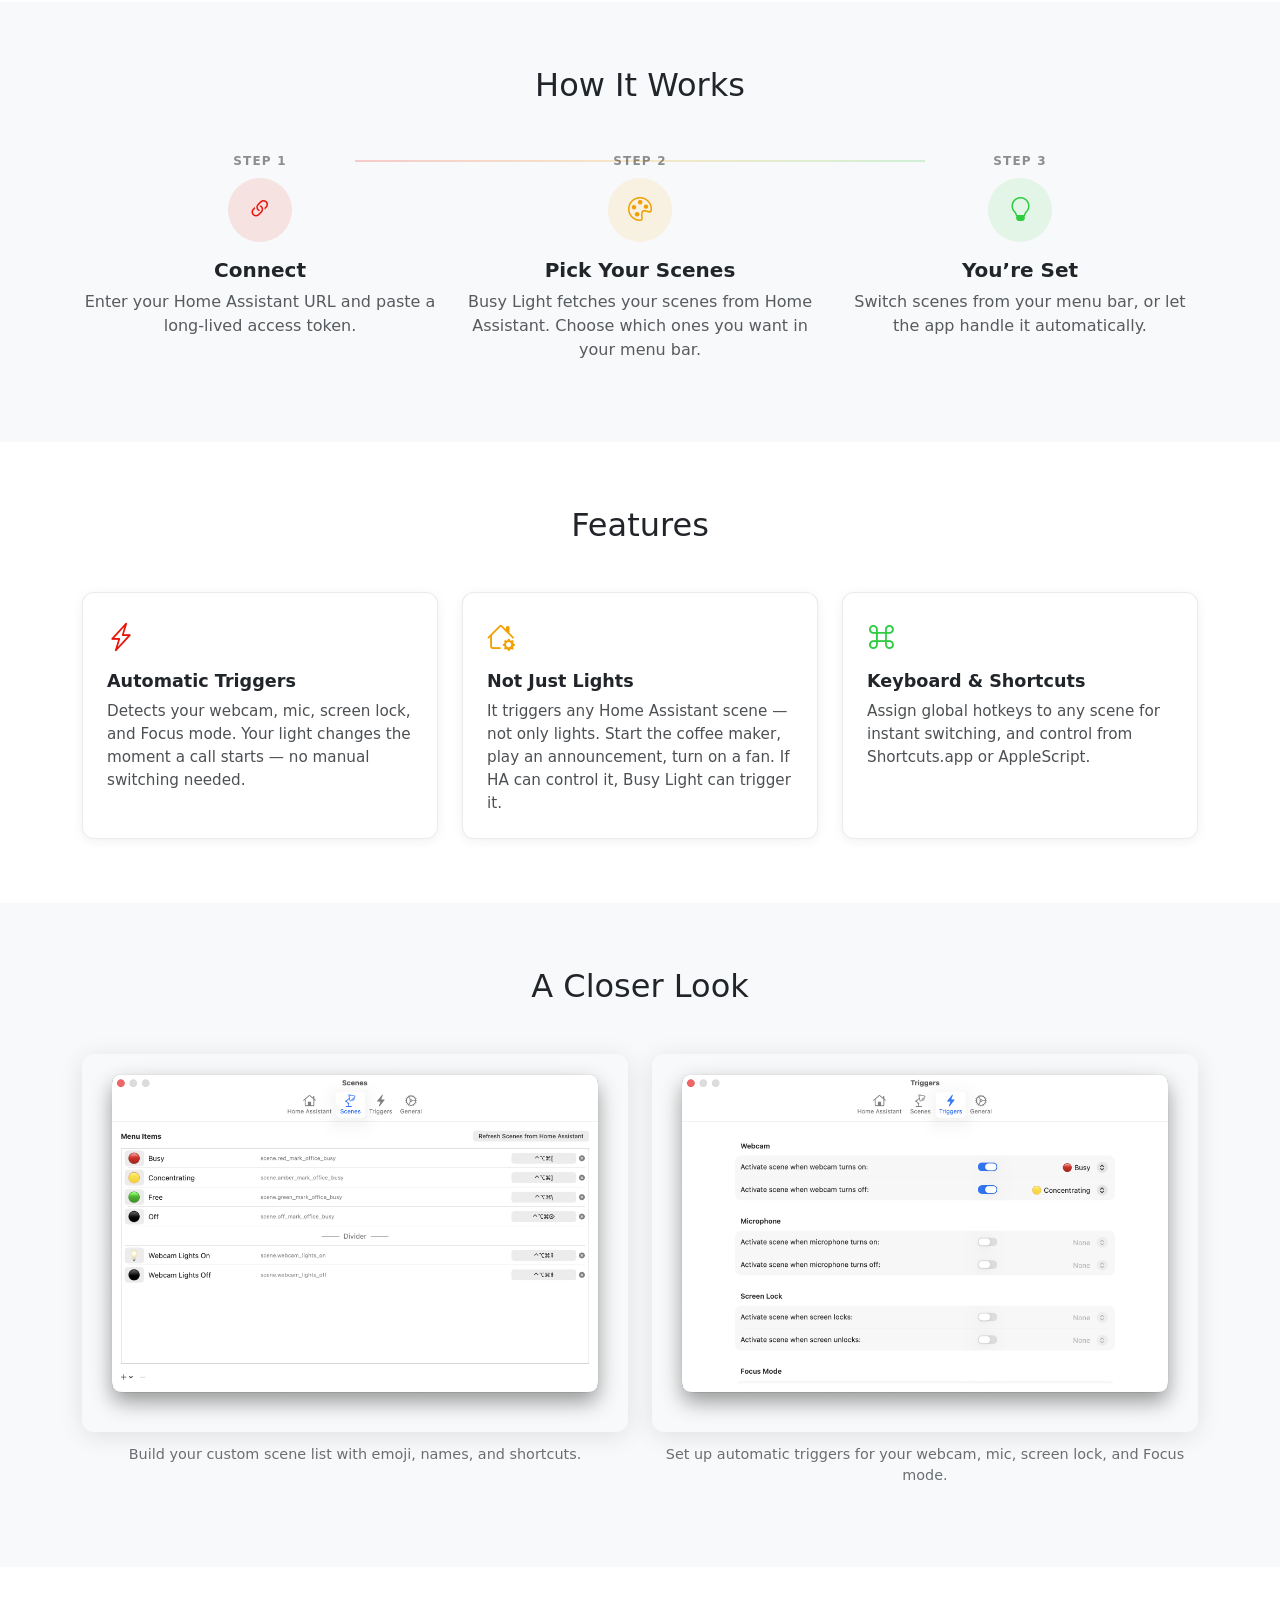
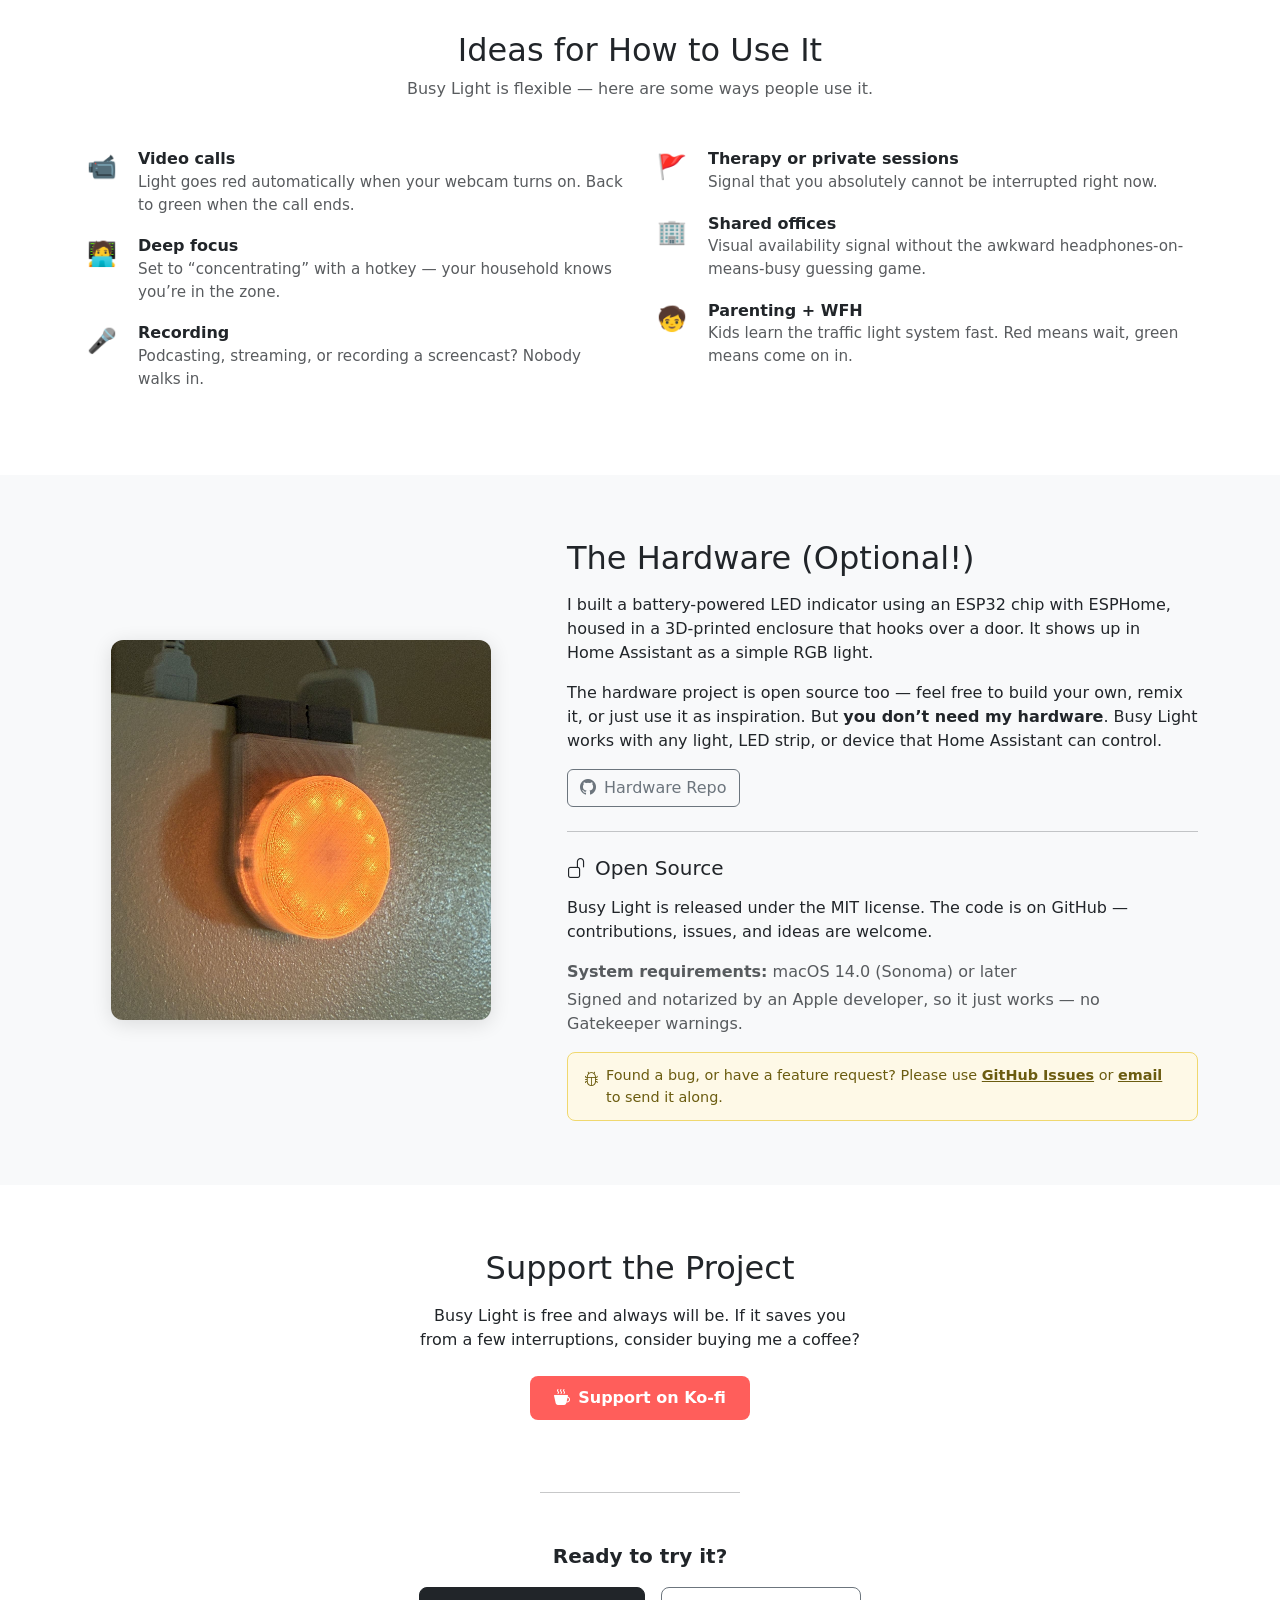
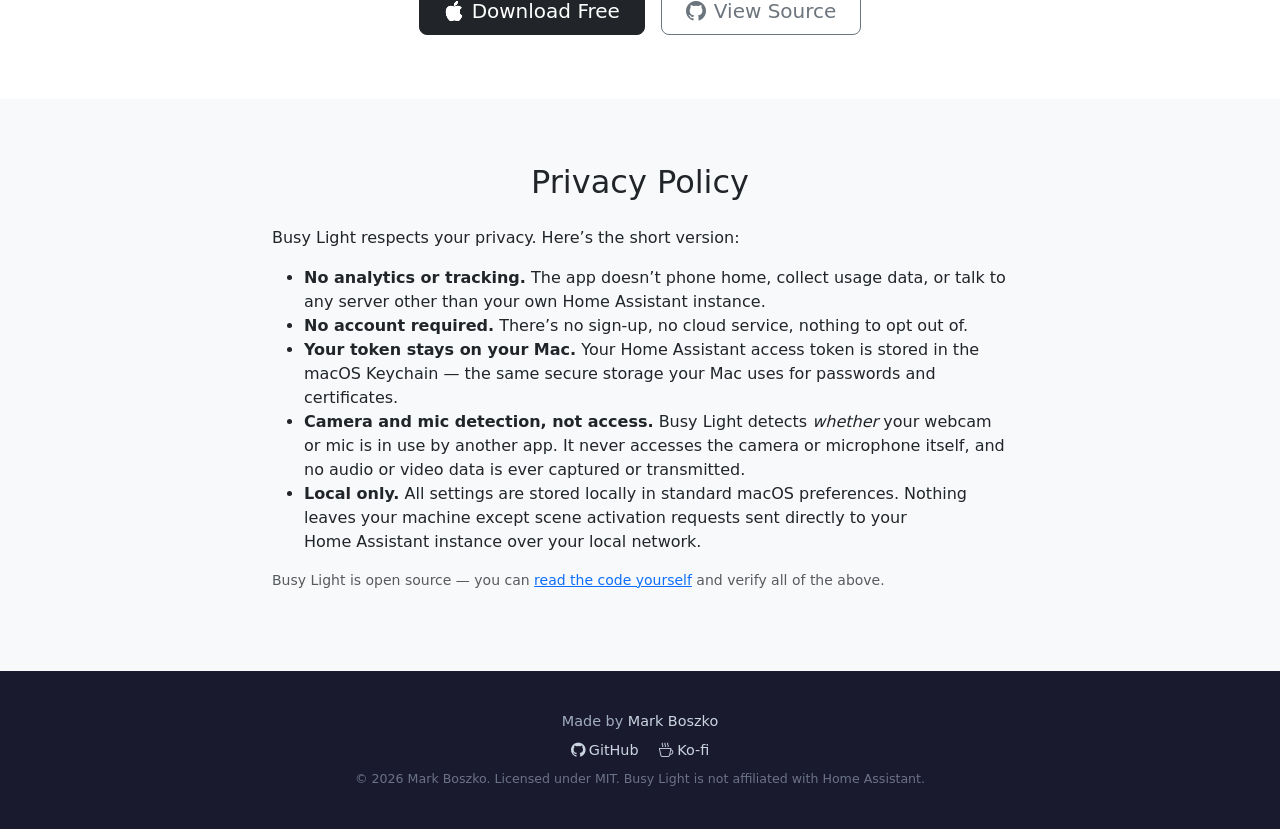
==== commit c4330aba: "Rearranged some elements; removed extra screenshots" ====
--- a/ProductionAssets/web/index.html
+++ b/ProductionAssets/web/index.html
@@ -1,13 +1,17 @@
 <!DOCTYPE html>
 <html lang="en" data-bs-theme="light">
+
 <head>
   <meta charset="UTF-8">
   <meta name="viewport" content="width=device-width, initial-scale=1">
   <title>Busy Light — Control Your Home Assistant Scenes from the Mac Menu Bar</title>
-  <meta name="description" content="A free, open-source macOS menu bar app that connects to Home Assistant to control a busy light outside your door — so your household knows when you're interruptible.">
+  <meta name="description"
+    content="A free, open-source macOS menu bar app that connects to Home Assistant to control a busy light outside your door — so your household knows when you're interruptible.">
   <meta property="og:title" content="Busy Light for macOS">
-  <meta property="og:description" content="Control Home Assistant scenes from your Mac's menu bar. Free and open source.">
-  <meta property="og:image" content="https://raw.githubusercontent.com/swizzlevixen/busylight/main/ProductionAssets/repository-open-graph.png">
+  <meta property="og:description"
+    content="Control Home Assistant scenes from your Mac's menu bar. Free and open source.">
+  <meta property="og:image"
+    content="https://raw.githubusercontent.com/swizzlevixen/busylight/main/ProductionAssets/repository-open-graph.png">
   <meta property="og:type" content="website">
   <meta name="twitter:card" content="summary_large_image">
   <meta property="og:url" content="https://busylight.app">
@@ -22,7 +26,7 @@
 
   <!-- Bootstrap 5.3 CSS -->
   <link href="https://cdn.jsdelivr.net/npm/bootstrap@5.3.3/dist/css/bootstrap.min.css" rel="stylesheet"
-        crossorigin="anonymous">
+    crossorigin="anonymous">
   <!-- Bootstrap Icons -->
   <link href="https://cdn.jsdelivr.net/npm/bootstrap-icons@1.11.3/font/bootstrap-icons.min.css" rel="stylesheet">
   <!-- Custom styles -->
@@ -65,481 +69,505 @@
     })();
   </script>
 </head>
+
 <body>
 
-<!-- ════════════════════════════════════════════════════════════════════
+  <!-- ════════════════════════════════════════════════════════════════════
      NAVBAR
      ════════════════════════════════════════════════════════════════════ -->
-<nav class="navbar navbar-expand-md sticky-top site-nav">
-  <div class="container">
-    <a class="navbar-brand d-flex align-items-center gap-2 fw-semibold" href="#">
-      <img src="app-icon-256.png" alt="" width="28" height="28" style="border-radius: 6px;">
-      Busy Light
-    </a>
-    <button class="navbar-toggler" type="button" data-bs-toggle="collapse" data-bs-target="#navLinks" aria-controls="navLinks" aria-expanded="false" aria-label="Toggle navigation">
-      <span class="navbar-toggler-icon"></span>
-    </button>
-    <div class="collapse navbar-collapse" id="navLinks">
-      <ul class="navbar-nav ms-auto gap-1">
-        <li class="nav-item"><a class="nav-link" href="#story">Story</a></li>
-        <li class="nav-item"><a class="nav-link" href="#how-it-works">How It Works</a></li>
-        <li class="nav-item"><a class="nav-link" href="#features">Features</a></li>
-        <li class="nav-item"><a class="nav-link" href="#screenshots">Screenshots</a></li>
-        <li class="nav-item"><a class="nav-link" href="#use-cases">Use Cases</a></li>
-        <li class="nav-item"><a class="nav-link" href="#hardware">Hardware</a></li>
-        <li class="nav-item"><a class="nav-link" href="#privacy">Privacy</a></li>
-        <li class="nav-item">
-          <a class="nav-link" href="https://github.com/swizzlevixen/busylight/releases/latest">
-            <i class="bi bi-download me-1"></i>Download
+  <nav class="navbar navbar-expand-md sticky-top site-nav">
+    <div class="container">
+      <a class="navbar-brand d-flex align-items-center gap-2 fw-semibold" href="#">
+        <img src="app-icon-256.png" alt="" width="28" height="28" style="border-radius: 6px;">
+        Busy Light
+      </a>
+      <button class="navbar-toggler" type="button" data-bs-toggle="collapse" data-bs-target="#navLinks"
+        aria-controls="navLinks" aria-expanded="false" aria-label="Toggle navigation">
+        <span class="navbar-toggler-icon"></span>
+      </button>
+      <div class="collapse navbar-collapse" id="navLinks">
+        <ul class="navbar-nav ms-auto gap-1">
+          <li class="nav-item"><a class="nav-link" href="#story">Story</a></li>
+          <li class="nav-item"><a class="nav-link" href="#how-it-works">How It Works</a></li>
+          <li class="nav-item"><a class="nav-link" href="#features">Features</a></li>
+          <li class="nav-item"><a class="nav-link" href="#screenshots">Screenshots</a></li>
+          <li class="nav-item"><a class="nav-link" href="#use-cases">Use Cases</a></li>
+          <li class="nav-item"><a class="nav-link" href="#hardware">Hardware</a></li>
+          <li class="nav-item"><a class="nav-link" href="#privacy">Privacy</a></li>
+          <li class="nav-item">
+            <a class="nav-link" href="https://github.com/swizzlevixen/busylight/releases/latest">
+              <i class="bi bi-download me-1"></i>Download
+            </a>
+          </li>
+        </ul>
+      </div>
+    </div>
+  </nav>
+
+  <!-- ════════════════════════════════════════════════════════════════════
+     HERO
+     ════════════════════════════════════════════════════════════════════ -->
+  <section class="hero">
+    <div class="container text-center">
+      <!-- App Icon -->
+      <img src="app-icon-256.png" alt="Busy Light app icon — a traffic light" class="hero-icon mb-4" width="128"
+        height="128">
+
+      <h1 class="mb-3 text-balance">Your Mac knows when you&rsquo;re busy.<br>Now everyone else can too.</h1>
+      <p class="lead mb-4 text-balance">
+        A free macOS menu bar app that controls your Home&nbsp;Assistant scenes — perfect for a busy light outside your
+        door.
+      </p>
+
+      <!-- CTAs -->
+      <div class="d-flex flex-wrap justify-content-center gap-3 mb-5">
+        <a href="https://github.com/swizzlevixen/busylight/releases/latest" class="btn btn-dark btn-lg px-4">
+          <i class="bi bi-apple me-2"></i>Download Free
+        </a>
+        <a href="https://github.com/swizzlevixen/busylight" class="btn btn btn-outline-secondary btn-lg px-4">
+          <i class="bi bi-github me-2"></i>View Source
+        </a>
+      </div>
+
+      <!-- macOS Menu Mockup -->
+      <div class="macos-menu mx-auto mb-3">
+        <div class="macos-menu-item">
+          <span class="check"></span>
+          <span class="scene-emoji">&#x1F534;</span>
+          <span class="scene-name">Busy</span>
+          <span class="shortcut">&#x2325;&#x21E7;&#x2318;R</span>
+        </div>
+        <div class="macos-menu-item" style="background: var(--bl-menu-hover);">
+          <span class="check">&#x2713;</span>
+          <span class="scene-emoji">&#x1F7E0;</span>
+          <span class="scene-name fw-medium">Concentrating</span>
+          <span class="shortcut">&#x2325;&#x21E7;&#x2318;Y</span>
+        </div>
+        <div class="macos-menu-item">
+          <span class="check"></span>
+          <span class="scene-emoji">&#x1F7E2;</span>
+          <span class="scene-name">Free</span>
+          <span class="shortcut">&#x2325;&#x21E7;&#x2318;G</span>
+        </div>
+        <div class="macos-menu-item">
+          <span class="check"></span>
+          <span class="scene-emoji">&#x26AB;</span>
+          <span class="scene-name">Off</span>
+          <span class="shortcut">&#x2325;&#x21E7;&#x2318;O</span>
+        </div>
+        <div class="macos-menu-divider"></div>
+        <div class="macos-menu-item">
+          <span class="check"></span>
+          <span class="scene-emoji">&#x1F4A1;</span>
+          <span class="scene-name">Webcam Lights On</span>
+          <span class="shortcut"></span>
+        </div>
+        <div class="macos-menu-item">
+          <span class="check"></span>
+          <span class="scene-emoji">&#x26AB;</span>
+          <span class="scene-name">Webcam Lights Off</span>
+          <span class="shortcut"></span>
+        </div>
+      </div>
+      <p class="text-muted small">Your scenes, one click away in the menu bar.</p>
+    </div>
+  </section>
+
+  <!-- HA Callout -->
+  <div class="container py-3">
+    <div class="ha-callout d-flex align-items-start gap-2 mx-auto" style="max-width: 640px;">
+      <i class="bi bi-info-circle flex-shrink-0 mt-1"></i>
+      <span>
+        <strong>New to Home Assistant?</strong>
+        It&rsquo;s free, open-source software that lets you control all your smart home devices from one place.
+        <a href="https://www.home-assistant.io" target="_blank" rel="noopener">Learn more at home-assistant.io</a>
+      </span>
+    </div>
+  </div>
+
+  <!-- ════════════════════════════════════════════════════════════════════
+     THE STORY
+     ════════════════════════════════════════════════════════════════════ -->
+  <section id="story">
+    <div class="container">
+      <div class="row justify-content-center">
+        <div class="col-lg-8">
+          <div class="traffic-dots">
+            <span class="traffic-dot" style="background: var(--bl-red);"></span>
+            <span class="traffic-dot" style="background: var(--bl-amber);"></span>
+            <span class="traffic-dot" style="background: var(--bl-green);"></span>
+          </div>
+          <h2 class="text-center mb-4">Why I Built This</h2>
+          <p class="fs-5">
+            I have ADHD, and when I&rsquo;m focused, the switching costs of someone popping in with &ldquo;just a quick
+            question&rdquo; are <em>really</em> high for me. I wanted a &ldquo;busy light&rdquo; to put on the outside
+            of my home office door, so my partner could see at a glance whether it was OK to interrupt.
+          </p>
+          <p>
+            There are plenty of USB busy lights on the market, but my door is far enough from my desk — and any outlet
+            (in this old house) — that I needed something battery-powered and remote-controllable. So I built one that
+            connects over Wi-Fi to Home Assistant.
+          </p>
+          <p>
+            I still needed a convenient way to switch lighting scenes from my Mac. None of the existing Home Assistant
+            control apps were quite what I wanted, so I made my own software too.
+          </p>
+          <p>
+            The bonus of going through Home Assistant is that the app can activate <em>any</em> scene — not just a
+            light. Toss whatever you want into a scene: dim the office, change lighting colors, turn on a fan.
+            It&rsquo;s yours to customize.
+          </p>
+        </div>
+      </div>
+    </div>
+  </section>
+
+  <!-- ════════════════════════════════════════════════════════════════════
+     HOW IT WORKS
+     ════════════════════════════════════════════════════════════════════ -->
+  <section id="how-it-works" class="section-alt">
+    <div class="container">
+      <h2 class="text-center mb-5">How It Works</h2>
+      <div class="row text-center steps-row g-4">
+        <div class="col-md-4">
+          <span class="step-number d-block mb-2">Step 1</span>
+          <div class="step-icon step-icon-1">
+            <i class="bi bi-link-45deg"></i>
+          </div>
+          <h3 class="h5 fw-semibold">Connect</h3>
+          <p class="text-body-secondary">
+            Enter your Home Assistant URL and paste a long-lived access token.
+          </p>
+        </div>
+        <div class="col-md-4">
+          <span class="step-number d-block mb-2">Step 2</span>
+          <div class="step-icon step-icon-2">
+            <i class="bi bi-palette"></i>
+          </div>
+          <h3 class="h5 fw-semibold">Pick Your Scenes</h3>
+          <p class="text-body-secondary">
+            Busy Light fetches your scenes from Home Assistant. Choose which ones you want in your menu bar.
+          </p>
+        </div>
+        <div class="col-md-4">
+          <span class="step-number d-block mb-2">Step 3</span>
+          <div class="step-icon step-icon-3">
+            <i class="bi bi-lightbulb"></i>
+          </div>
+          <h3 class="h5 fw-semibold">You&rsquo;re Set</h3>
+          <p class="text-body-secondary">
+            Switch scenes from your menu bar, or let the app handle it automatically.
+          </p>
+        </div>
+      </div>
+    </div>
+  </section>
+
+  <!-- ════════════════════════════════════════════════════════════════════
+     KEY FEATURES
+     ════════════════════════════════════════════════════════════════════ -->
+  <section id="features">
+    <div class="container">
+      <h2 class="text-center mb-5">Features</h2>
+      <div class="row g-4">
+        <div class="col-md-6 col-lg-4">
+          <div class="feature-card">
+            <div class="feature-icon" style="color: var(--bl-red);">
+              <i class="bi bi-lightning-charge"></i>
+            </div>
+            <h3>Automatic Triggers</h3>
+            <p>Detects your webcam, mic, screen lock, and Focus mode. Your light changes the moment a call starts — no
+              manual switching needed.</p>
+          </div>
+        </div>
+        <div class="col-md-6 col-lg-4">
+          <div class="feature-card">
+            <div class="feature-icon" style="color: var(--bl-amber);">
+              <i class="bi bi-house-gear"></i>
+            </div>
+            <h3>Not Just Lights</h3>
+            <p>It triggers any Home Assistant scene — not only lights. Start the coffee maker, play an announcement,
+              turn on a fan. If HA can control it, Busy Light can trigger it.</p>
+          </div>
+        </div>
+        <div class="col-md-6 col-lg-4">
+          <div class="feature-card">
+            <div class="feature-icon" style="color: var(--bl-green);">
+              <i class="bi bi-command"></i>
+            </div>
+            <h3>Keyboard &amp; Shortcuts</h3>
+            <p>Assign global hotkeys to any scene for instant switching, and control from Shortcuts.app or AppleScript.
+            </p>
+          </div>
+        </div>
+      </div>
+    </div>
+  </section>
+
+  <!-- ════════════════════════════════════════════════════════════════════
+     SCREENSHOTS
+     ════════════════════════════════════════════════════════════════════ -->
+  <section id="screenshots" class="section-alt">
+    <div class="container">
+      <h2 class="text-center mb-5">A Closer Look</h2>
+      <div class="row g-4 justify-content-center">
+        <div class="col-md-6">
+          <a href="settings-scenes.png" data-bs-toggle="modal" data-bs-target="#screenshotModal"
+            class="screenshot-link">
+            <img src="settings-scenes.png"
+              alt="Scenes settings tab showing a list of scenes with emoji, names, and keyboard shortcuts"
+              class="screenshot-img" loading="lazy">
           </a>
-        </li>
-      </ul>
-    </div>
-  </div>
-</nav>
-
-<!-- ════════════════════════════════════════════════════════════════════
-     HERO
-     ════════════════════════════════════════════════════════════════════ -->
-<section class="hero">
-  <div class="container text-center">
-    <!-- App Icon -->
-    <img src="app-icon-256.png" alt="Busy Light app icon — a traffic light" class="hero-icon mb-4" width="128" height="128">
-
-    <h1 class="mb-3 text-balance">Your Mac knows when you&rsquo;re busy.<br>Now everyone else can too.</h1>
-    <p class="lead mb-4 text-balance">
-      A free macOS menu bar app that controls your Home&nbsp;Assistant scenes — perfect for a busy light outside your door.
-    </p>
-
-    <!-- CTAs -->
-    <div class="d-flex flex-wrap justify-content-center gap-3 mb-5">
-      <a href="https://github.com/swizzlevixen/busylight/releases/latest" class="btn btn-dark btn-lg px-4">
-        <i class="bi bi-apple me-2"></i>Download Free
+          <p class="screenshot-caption text-center">Build your custom scene list with emoji, names, and shortcuts.</p>
+        </div>
+        <div class="col-md-6">
+          <a href="settings-triggers.png" data-bs-toggle="modal" data-bs-target="#screenshotModal"
+            class="screenshot-link">
+            <img src="settings-triggers.png"
+              alt="Triggers settings tab showing webcam, mic, screen lock, and focus mode toggle options"
+              class="screenshot-img" loading="lazy">
+          </a>
+          <p class="screenshot-caption text-center">Set up automatic triggers for your webcam, mic, screen lock, and
+            Focus mode.</p>
+        </div>
+      </div>
+
+      <!-- Screenshot Lightbox Modal -->
+      <div class="modal fade" id="screenshotModal" tabindex="-1" aria-hidden="true">
+        <div class="modal-dialog modal-xl modal-dialog-centered">
+          <div class="modal-content bg-transparent border-0 shadow-none">
+            <div class="modal-body p-0 text-center">
+              <img src="" alt="" class="img-fluid" id="screenshotModalImg"
+                style="border-radius: 12px; cursor: zoom-out;">
+            </div>
+          </div>
+        </div>
+      </div>
+    </div>
+  </section>
+
+  <!-- ════════════════════════════════════════════════════════════════════
+     USE CASES
+     ════════════════════════════════════════════════════════════════════ -->
+  <section id="use-cases">
+    <div class="container">
+      <h2 class="text-center mb-2">Ideas for How to Use It</h2>
+      <p class="text-center text-body-secondary mb-5">Busy Light is flexible — here are some ways people use it.</p>
+      <div class="row g-4 justify-content-center">
+        <div class="col-lg-6">
+          <div class="use-case-item">
+            <span class="use-case-icon">&#x1F4F9;</span>
+            <div>
+              <h4>Video calls</h4>
+              <p>Light goes red automatically when your webcam turns on. Back to green when the call ends.</p>
+            </div>
+          </div>
+          <div class="use-case-item">
+            <span class="use-case-icon">&#x1F9D1;&#x200D;&#x1F4BB;</span>
+            <div>
+              <h4>Deep focus</h4>
+              <p>Set to &ldquo;concentrating&rdquo; with a hotkey — your household knows you&rsquo;re in the zone.</p>
+            </div>
+          </div>
+          <div class="use-case-item">
+            <span class="use-case-icon">&#x1F3A4;</span>
+            <div>
+              <h4>Recording</h4>
+              <p>Podcasting, streaming, or recording a screencast? Nobody walks in.</p>
+            </div>
+          </div>
+        </div>
+        <div class="col-lg-6">
+          <div class="use-case-item">
+            <span class="use-case-icon">&#x1F6A9;</span>
+            <div>
+              <h4>Therapy or private sessions</h4>
+              <p>Signal that you absolutely cannot be interrupted right now.</p>
+            </div>
+          </div>
+          <div class="use-case-item">
+            <span class="use-case-icon">&#x1F3E2;</span>
+            <div>
+              <h4>Shared offices</h4>
+              <p>Visual availability signal without the awkward headphones-on-means-busy guessing game.</p>
+            </div>
+          </div>
+          <div class="use-case-item">
+            <span class="use-case-icon">&#x1F9D2;</span>
+            <div>
+              <h4>Parenting + WFH</h4>
+              <p>Kids learn the traffic light system fast. Red means wait, green means come on in.</p>
+            </div>
+          </div>
+        </div>
+      </div>
+    </div>
+  </section>
+
+  <!-- ════════════════════════════════════════════════════════════════════
+     HARDWARE + OPEN SOURCE
+     ════════════════════════════════════════════════════════════════════ -->
+  <section id="hardware" class="section-alt">
+    <div class="container">
+      <div class="row align-items-center g-5">
+        <div class="col-md-5 text-center">
+          <img src="busy-light-hardware.jpeg"
+            alt="The Busy Light hardware: an LED ring in a 3D-printed enclosure mounted on a door frame"
+            class="hardware-img" style="max-height: 380px; object-fit: cover;" loading="lazy" width="380" height="380">
+        </div>
+        <div class="col-md-7">
+          <h2 class="mb-3">The Hardware (Optional!)</h2>
+          <p>
+            I built a battery-powered LED indicator using an ESP32 chip with ESPHome, housed in a 3D-printed enclosure
+            that hooks over a door. It shows up in Home&nbsp;Assistant as a simple RGB light.
+          </p>
+          <p>
+            The hardware project is open source too — feel free to build your own, remix it, or just use it as
+            inspiration.
+            But <strong>you don&rsquo;t need my hardware</strong>. Busy Light works with any light, LED strip, or device
+            that Home&nbsp;Assistant can control.
+          </p>
+          <a href="https://github.com/swizzlevixen/busylight-hardware" class="btn btn-outline-secondary" target="_blank"
+            rel="noopener">
+            <i class="bi bi-github me-2"></i>Hardware Repo
+          </a>
+
+          <hr class="my-4">
+
+          <h3 class="h5 mb-3">
+            <i class="bi bi-unlock me-2"></i>Open Source
+          </h3>
+          <p>
+            Busy Light is released under the MIT license. The code is on GitHub — contributions, issues, and ideas are
+            welcome.
+          </p>
+          <p class="text-body-secondary mb-1">
+            <strong>System requirements:</strong> macOS 14.0 (Sonoma) or later
+          </p>
+          <p class="text-body-secondary">
+            Signed and notarized by an Apple developer, so it just works — no Gatekeeper warnings.
+          </p>
+
+          <!-- Feedback callout -->
+          <div class="feedback-callout d-flex align-items-start gap-2 mx-auto" style="max-width: 640px;">
+            <i class="bi bi-bug flex-shrink-0 mt-1"></i>
+            <span>
+              Found a bug, or have a feature request? Please use <a
+                href="https://github.com/swizzlevixen/busylight/issues">GitHub Issues</a> or <a href="#"
+                class="feedback-email">email</a> to send it along.
+            </span>
+          </div>
+        </div>
+      </div>
+    </div>
+  </section>
+
+  <!-- ════════════════════════════════════════════════════════════════════
+     SUPPORT THE PROJECT
+     ════════════════════════════════════════════════════════════════════ -->
+  <section id="support">
+    <div class="container text-center">
+      <h2 class="mb-3">Support the Project</h2>
+      <p class="mb-4 mx-auto text-balance" style="max-width: 520px;">
+        Busy Light is free and always will be. If it saves you from a few interruptions, consider buying me a coffee?
+      </p>
+      <a href="https://ko-fi.com/swizzlevixen" class="kofi-btn mb-4" target="_blank" rel="noopener">
+        <i class="bi bi-cup-hot-fill"></i> Support on Ko-fi
       </a>
-      <a href="https://github.com/swizzlevixen/busylight" class="btn btn btn-outline-secondary btn-lg px-4">
-        <i class="bi bi-github me-2"></i>View Source
-      </a>
-    </div>
-
-    <!-- macOS Menu Mockup -->
-    <div class="macos-menu mx-auto mb-3">
-      <div class="macos-menu-item">
-        <span class="check"></span>
-        <span class="scene-emoji">&#x1F534;</span>
-        <span class="scene-name">Busy</span>
-        <span class="shortcut">&#x2325;&#x21E7;&#x2318;R</span>
-      </div>
-      <div class="macos-menu-item" style="background: var(--bl-menu-hover);">
-        <span class="check">&#x2713;</span>
-        <span class="scene-emoji">&#x1F7E0;</span>
-        <span class="scene-name fw-medium">Concentrating</span>
-        <span class="shortcut">&#x2325;&#x21E7;&#x2318;Y</span>
-      </div>
-      <div class="macos-menu-item">
-        <span class="check"></span>
-        <span class="scene-emoji">&#x1F7E2;</span>
-        <span class="scene-name">Free</span>
-        <span class="shortcut">&#x2325;&#x21E7;&#x2318;G</span>
-      </div>
-      <div class="macos-menu-item">
-        <span class="check"></span>
-        <span class="scene-emoji">&#x26AB;</span>
-        <span class="scene-name">Off</span>
-        <span class="shortcut">&#x2325;&#x21E7;&#x2318;O</span>
-      </div>
-      <div class="macos-menu-divider"></div>
-      <div class="macos-menu-item">
-        <span class="check"></span>
-        <span class="scene-emoji">&#x1F4A1;</span>
-        <span class="scene-name">Webcam Lights On</span>
-        <span class="shortcut"></span>
-      </div>
-      <div class="macos-menu-item">
-        <span class="check"></span>
-        <span class="scene-emoji">&#x26AB;</span>
-        <span class="scene-name">Webcam Lights Off</span>
-        <span class="shortcut"></span>
-      </div>
-    </div>
-    <p class="text-muted small">Your scenes, one click away in the menu bar.</p>
-  </div>
-</section>
-
-<!-- ════════════════════════════════════════════════════════════════════
-     THE STORY
-     ════════════════════════════════════════════════════════════════════ -->
-<section id="story">
-  <div class="container">
-    <div class="row justify-content-center">
-      <div class="col-lg-8">
-        <div class="traffic-dots">
-          <span class="traffic-dot" style="background: var(--bl-red);"></span>
-          <span class="traffic-dot" style="background: var(--bl-amber);"></span>
-          <span class="traffic-dot" style="background: var(--bl-green);"></span>
-        </div>
-        <h2 class="text-center mb-4">Why I Built This</h2>
-        <p class="fs-5">
-          I have ADHD, and when I&rsquo;m focused, the switching costs of someone popping in with &ldquo;just a quick question&rdquo; are <em>really</em> high for me. I wanted a &ldquo;busy light&rdquo; to put on the outside of my home office door, so my partner could see at a glance whether it was OK to interrupt.
-        </p>
-        <p>
-          There are plenty of USB busy lights on the market, but my door is far enough from my desk — and any outlet (in this old house) — that I needed something battery-powered and remote-controllable. So I built one that connects over Wi-Fi to Home Assistant.
-        </p>
-        <p>
-          I still needed a convenient way to switch lighting scenes from my Mac. None of the existing Home Assistant control apps were quite what I wanted, so I made my own software too.
-        </p>
-        <p>
-          The bonus of going through Home Assistant is that the app can activate <em>any</em> scene — not just a light. Toss whatever you want into a scene: dim the office, change lighting colors, turn on a fan. It&rsquo;s yours to customize.
-        </p>
-      </div>
-    </div>
-  </div>
-</section>
-
-<!-- HA Callout -->
-<div class="container py-3">
-  <div class="ha-callout d-flex align-items-start gap-2 mx-auto" style="max-width: 640px;">
-    <i class="bi bi-info-circle flex-shrink-0 mt-1"></i>
-    <span>
-      <strong>New to Home Assistant?</strong>
-      It&rsquo;s free, open-source software that lets you control all your smart home devices from one place.
-      <a href="https://www.home-assistant.io" target="_blank" rel="noopener">Learn more at home-assistant.io</a>
-    </span>
-  </div>
-</div>
-
-<!-- ════════════════════════════════════════════════════════════════════
-     HOW IT WORKS
-     ════════════════════════════════════════════════════════════════════ -->
-<section id="how-it-works" class="section-alt">
-  <div class="container">
-    <h2 class="text-center mb-5">How It Works</h2>
-    <div class="row text-center steps-row g-4">
-      <div class="col-md-4">
-        <span class="step-number d-block mb-2">Step 1</span>
-        <div class="step-icon step-icon-1">
-          <i class="bi bi-link-45deg"></i>
-        </div>
-        <h3 class="h5 fw-semibold">Connect</h3>
-        <p class="text-body-secondary">
-          Enter your Home Assistant URL and paste a long-lived access token.
-        </p>
-      </div>
-      <div class="col-md-4">
-        <span class="step-number d-block mb-2">Step 2</span>
-        <div class="step-icon step-icon-2">
-          <i class="bi bi-palette"></i>
-        </div>
-        <h3 class="h5 fw-semibold">Pick Your Scenes</h3>
-        <p class="text-body-secondary">
-          Busy Light fetches your scenes from Home Assistant. Choose which ones you want in your menu bar.
-        </p>
-      </div>
-      <div class="col-md-4">
-        <span class="step-number d-block mb-2">Step 3</span>
-        <div class="step-icon step-icon-3">
-          <i class="bi bi-lightbulb"></i>
-        </div>
-        <h3 class="h5 fw-semibold">You&rsquo;re Set</h3>
-        <p class="text-body-secondary">
-          Switch scenes from your menu bar, or let the app handle it automatically.
-        </p>
-      </div>
-    </div>
-  </div>
-</section>
-
-<!-- ════════════════════════════════════════════════════════════════════
-     KEY FEATURES
-     ════════════════════════════════════════════════════════════════════ -->
-<section id="features">
-  <div class="container">
-    <h2 class="text-center mb-5">Features</h2>
-    <div class="row g-4">
-      <div class="col-md-6 col-lg-4">
-        <div class="feature-card">
-          <div class="feature-icon" style="color: var(--bl-red);">
-            <i class="bi bi-lightning-charge"></i>
-          </div>
-          <h3>Automatic Triggers</h3>
-          <p>Detects your webcam, mic, screen lock, and Focus mode. Your light changes the moment a call starts — no manual switching needed.</p>
-        </div>
-      </div>
-      <div class="col-md-6 col-lg-4">
-        <div class="feature-card">
-          <div class="feature-icon" style="color: var(--bl-amber);">
-            <i class="bi bi-house-gear"></i>
-          </div>
-          <h3>Not Just Lights</h3>
-          <p>It triggers any Home Assistant scene — not only lights. Start the coffee maker, play an announcement, turn on a fan. If HA can control it, Busy Light can trigger it.</p>
-        </div>
-      </div>
-      <div class="col-md-6 col-lg-4">
-        <div class="feature-card">
-          <div class="feature-icon" style="color: var(--bl-green);">
-            <i class="bi bi-command"></i>
-          </div>
-          <h3>Keyboard &amp; Shortcuts</h3>
-          <p>Assign global hotkeys to any scene for instant switching, and control from Shortcuts.app or AppleScript.</p>
-        </div>
-      </div>
-    </div>
-  </div>
-</section>
-
-<!-- ════════════════════════════════════════════════════════════════════
-     SCREENSHOTS
-     ════════════════════════════════════════════════════════════════════ -->
-<section id="screenshots" class="section-alt">
-  <div class="container">
-    <h2 class="text-center mb-5">A Closer Look</h2>
-    <div class="row g-4 justify-content-center">
-      <div class="col-md-6">
-        <a href="settings-scenes.png" data-bs-toggle="modal" data-bs-target="#screenshotModal" class="screenshot-link">
-          <img src="settings-scenes.png" alt="Scenes settings tab showing a list of scenes with emoji, names, and keyboard shortcuts" class="screenshot-img" loading="lazy">
+
+      <hr class="my-5 mx-auto" style="max-width: 200px;">
+
+      <p class="lead fw-semibold mb-3">Ready to try it?</p>
+      <div class="d-flex flex-wrap justify-content-center gap-3">
+        <a href="https://github.com/swizzlevixen/busylight/releases/latest" class="btn btn-dark btn-lg px-4">
+          <i class="bi bi-apple me-2"></i>Download Free
         </a>
-        <p class="screenshot-caption text-center">Build your custom scene list with emoji, names, and shortcuts.</p>
-      </div>
-      <div class="col-md-6">
-        <a href="settings-triggers.png" data-bs-toggle="modal" data-bs-target="#screenshotModal" class="screenshot-link">
-          <img src="settings-triggers.png" alt="Triggers settings tab showing webcam, mic, screen lock, and focus mode toggle options" class="screenshot-img" loading="lazy">
+        <a href="https://github.com/swizzlevixen/busylight" class="btn btn btn-outline-secondary btn-lg px-4">
+          <i class="bi bi-github me-2"></i>View Source
         </a>
-        <p class="screenshot-caption text-center">Set up automatic triggers for your webcam, mic, screen lock, and Focus mode.</p>
-      </div>
-    </div>
-    <div class="row g-4 justify-content-center mt-2">
-      <div class="col-md-5">
-        <a href="settings-home-assistant.png" data-bs-toggle="modal" data-bs-target="#screenshotModal" class="screenshot-link">
-          <img src="settings-home-assistant.png" alt="Home Assistant connection settings with URL and token fields" class="screenshot-img" loading="lazy">
-        </a>
-        <p class="screenshot-caption text-center">Connect to your Home Assistant instance in seconds.</p>
-      </div>
-      <div class="col-md-5">
-        <a href="settings-general.png" data-bs-toggle="modal" data-bs-target="#screenshotModal" class="screenshot-link">
-          <img src="settings-general.png" alt="General settings tab with display mode and launch at login options" class="screenshot-img" loading="lazy">
-        </a>
-        <p class="screenshot-caption text-center">Choose your menu item display mode, launch at login, and more.</p>
-      </div>
-    </div>
-
-    <!-- Screenshot Lightbox Modal -->
-    <div class="modal fade" id="screenshotModal" tabindex="-1" aria-hidden="true">
-      <div class="modal-dialog modal-xl modal-dialog-centered">
-        <div class="modal-content bg-transparent border-0 shadow-none">
-          <div class="modal-body p-0 text-center">
-            <img src="" alt="" class="img-fluid" id="screenshotModalImg" style="border-radius: 12px; cursor: zoom-out;">
-          </div>
-        </div>
-      </div>
-    </div>
-  </div>
-</section>
-
-<!-- ════════════════════════════════════════════════════════════════════
-     USE CASES
-     ════════════════════════════════════════════════════════════════════ -->
-<section id="use-cases">
-  <div class="container">
-    <h2 class="text-center mb-2">Ideas for How to Use It</h2>
-    <p class="text-center text-body-secondary mb-5">Busy Light is flexible — here are some ways people use it.</p>
-    <div class="row g-4 justify-content-center">
-      <div class="col-lg-6">
-        <div class="use-case-item">
-          <span class="use-case-icon">&#x1F4F9;</span>
-          <div>
-            <h4>Video calls</h4>
-            <p>Light goes red automatically when your webcam turns on. Back to green when the call ends.</p>
-          </div>
-        </div>
-        <div class="use-case-item">
-          <span class="use-case-icon">&#x1F9D1;&#x200D;&#x1F4BB;</span>
-          <div>
-            <h4>Deep focus</h4>
-            <p>Set to &ldquo;concentrating&rdquo; with a hotkey — your household knows you&rsquo;re in the zone.</p>
-          </div>
-        </div>
-        <div class="use-case-item">
-          <span class="use-case-icon">&#x1F3A4;</span>
-          <div>
-            <h4>Recording</h4>
-            <p>Podcasting, streaming, or recording a screencast? Nobody walks in.</p>
-          </div>
-        </div>
-      </div>
-      <div class="col-lg-6">
-        <div class="use-case-item">
-          <span class="use-case-icon">&#x1F6A9;</span>
-          <div>
-            <h4>Therapy or private sessions</h4>
-            <p>Signal that you absolutely cannot be interrupted right now.</p>
-          </div>
-        </div>
-        <div class="use-case-item">
-          <span class="use-case-icon">&#x1F3E2;</span>
-          <div>
-            <h4>Shared offices</h4>
-            <p>Visual availability signal without the awkward headphones-on-means-busy guessing game.</p>
-          </div>
-        </div>
-        <div class="use-case-item">
-          <span class="use-case-icon">&#x1F9D2;</span>
-          <div>
-            <h4>Parenting + WFH</h4>
-            <p>Kids learn the traffic light system fast. Red means wait, green means come on in.</p>
-          </div>
-        </div>
-      </div>
-    </div>
-  </div>
-</section>
-
-<!-- ════════════════════════════════════════════════════════════════════
-     HARDWARE + OPEN SOURCE
-     ════════════════════════════════════════════════════════════════════ -->
-<section id="hardware" class="section-alt">
-  <div class="container">
-    <div class="row align-items-center g-5">
-      <div class="col-md-5 text-center">
-        <img src="busy-light-hardware.jpeg" alt="The Busy Light hardware: an LED ring in a 3D-printed enclosure mounted on a door frame" class="hardware-img" style="max-height: 380px; object-fit: cover;" loading="lazy" width="380" height="380">
-      </div>
-      <div class="col-md-7">
-        <h2 class="mb-3">The Hardware (Optional!)</h2>
-        <p>
-          I built a battery-powered LED indicator using an ESP32 chip with ESPHome, housed in a 3D-printed enclosure that hooks over a door. It shows up in Home&nbsp;Assistant as a simple RGB light.
-        </p>
-        <p>
-          The hardware project is open source too — feel free to build your own, remix it, or just use it as inspiration.
-          But <strong>you don&rsquo;t need my hardware</strong>. Busy Light works with any light, LED strip, or device that Home&nbsp;Assistant can control.
-        </p>
-        <a href="https://github.com/swizzlevixen/busylight-hardware" class="btn btn-outline-secondary" target="_blank" rel="noopener">
-          <i class="bi bi-github me-2"></i>Hardware Repo
-        </a>
-
-        <hr class="my-4">
-
-        <h3 class="h5 mb-3">
-          <i class="bi bi-unlock me-2"></i>Open Source
-        </h3>
-        <p>
-          Busy Light is released under the MIT license. The code is on GitHub — contributions, issues, and ideas are welcome.
-        </p>
-        <p class="text-body-secondary mb-1">
-          <strong>System requirements:</strong> macOS 14.0 (Sonoma) or later
-        </p>
-        <p class="text-body-secondary">
-          Signed and notarized by an Apple developer, so it just works — no Gatekeeper warnings.
-        </p>
-      </div>
-    </div>
-  </div>
-</section>
-
-<!-- ════════════════════════════════════════════════════════════════════
-     SUPPORT THE PROJECT
-     ════════════════════════════════════════════════════════════════════ -->
-<section id="support">
-  <div class="container text-center">
-    <h2 class="mb-3">Support the Project</h2>
-    <p class="mb-4 mx-auto text-balance" style="max-width: 520px;">
-      Busy Light is free and always will be. If it saves you from a few interruptions, consider buying me a coffee?
-    </p>
-    <a href="https://ko-fi.com/swizzlevixen" class="kofi-btn mb-4" target="_blank" rel="noopener">
-      <i class="bi bi-cup-hot-fill"></i> Support on Ko-fi
-    </a>
-
-    <hr class="my-5 mx-auto" style="max-width: 200px;">
-
-    <p class="lead fw-semibold mb-3">Ready to try it?</p>
-    <div class="d-flex flex-wrap justify-content-center gap-3">
-      <a href="https://github.com/swizzlevixen/busylight/releases/latest" class="btn btn-dark btn-lg px-4">
-        <i class="bi bi-apple me-2"></i>Download Free
-      </a>
-      <a href="https://github.com/swizzlevixen/busylight" class="btn btn btn-outline-secondary btn-lg px-4">
-        <i class="bi bi-github me-2"></i>View Source
-      </a>
-    </div>
-  </div>
-</section>
-
-<!-- ════════════════════════════════════════════════════════════════════
+      </div>
+    </div>
+  </section>
+
+  <!-- ════════════════════════════════════════════════════════════════════
      PRIVACY
      ════════════════════════════════════════════════════════════════════ -->
-<section id="privacy" class="section-alt">
-  <div class="container">
-    <div class="row justify-content-center">
-      <div class="col-lg-8">
-        <h2 class="text-center mb-4">Privacy Policy</h2>
-        <p>
-          Busy Light respects your privacy. Here&rsquo;s the short version:
-        </p>
-        <ul>
-          <li><strong>No analytics or tracking.</strong> The app doesn&rsquo;t phone home, collect usage data, or talk to any server other than your own Home&nbsp;Assistant instance.</li>
-          <li><strong>No account required.</strong> There&rsquo;s no sign-up, no cloud service, nothing to opt out of.</li>
-          <li><strong>Your token stays on your Mac.</strong> Your Home Assistant access token is stored in the macOS Keychain — the same secure storage your Mac uses for passwords and certificates.</li>
-          <li><strong>Camera and mic detection, not access.</strong> Busy Light detects <em>whether</em> your webcam or mic is in use by another app. It never accesses the camera or microphone itself, and no audio or video data is ever captured or transmitted.</li>
-          <li><strong>Local only.</strong> All settings are stored locally in standard macOS preferences. Nothing leaves your machine except scene activation requests sent directly to your Home&nbsp;Assistant instance over your local network.</li>
-        </ul>
-        <p class="text-body-secondary small">
-          Busy Light is open source — you can <a href="https://github.com/swizzlevixen/busylight">read the code yourself</a> and verify all of the above.
-        </p>
-      </div>
-    </div>
-  </div>
-</section>
-
-<!-- Feedback callout -->
-<div class="container py-3">
-  <div class="feedback-callout d-flex align-items-start gap-2 mx-auto" style="max-width: 640px;">
-    <i class="bi bi-bug flex-shrink-0 mt-1"></i>
-    <span>
-      Found a bug, or have a feature request? Please use <a href="https://github.com/swizzlevixen/busylight/issues">GitHub Issues</a> or <a href="#" class="feedback-email">email</a> to send it along.
-    </span>
-  </div>
-</div>
-
-<!-- ════════════════════════════════════════════════════════════════════
+  <section id="privacy" class="section-alt">
+    <div class="container">
+      <div class="row justify-content-center">
+        <div class="col-lg-8">
+          <h2 class="text-center mb-4">Privacy Policy</h2>
+          <p>
+            Busy Light respects your privacy. Here&rsquo;s the short version:
+          </p>
+          <ul>
+            <li><strong>No analytics or tracking.</strong> The app doesn&rsquo;t phone home, collect usage data, or talk
+              to any server other than your own Home&nbsp;Assistant instance.</li>
+            <li><strong>No account required.</strong> There&rsquo;s no sign-up, no cloud service, nothing to opt out of.
+            </li>
+            <li><strong>Your token stays on your Mac.</strong> Your Home Assistant access token is stored in the macOS
+              Keychain — the same secure storage your Mac uses for passwords and certificates.</li>
+            <li><strong>Camera and mic detection, not access.</strong> Busy Light detects <em>whether</em> your webcam
+              or mic is in use by another app. It never accesses the camera or microphone itself, and no audio or video
+              data is ever captured or transmitted.</li>
+            <li><strong>Local only.</strong> All settings are stored locally in standard macOS preferences. Nothing
+              leaves your machine except scene activation requests sent directly to your Home&nbsp;Assistant instance
+              over your local network.</li>
+          </ul>
+          <p class="text-body-secondary small">
+            Busy Light is open source — you can <a href="https://github.com/swizzlevixen/busylight">read the code
+              yourself</a> and verify all of the above.
+          </p>
+        </div>
+      </div>
+    </div>
+  </section>
+
+  <!-- ════════════════════════════════════════════════════════════════════
      FOOTER
      ════════════════════════════════════════════════════════════════════ -->
-<footer class="site-footer">
-  <div class="container text-center">
-    <p class="mb-2">
-      Made by <a href="https://github.com/swizzlevixen">Mark Boszko</a>
-    </p>
-    <p class="mb-2">
-      <a href="https://github.com/swizzlevixen/busylight" class="me-3"><i class="bi bi-github me-1"></i>GitHub</a>
-      <a href="https://ko-fi.com/swizzlevixen"><i class="bi bi-cup-hot me-1"></i>Ko-fi</a>
-    </p>
-    <p class="mb-0 small" style="opacity: 0.6;">
-      &copy; 2026 Mark Boszko. Licensed under MIT.
-      Busy Light is not affiliated with Home Assistant.
-    </p>
-  </div>
-</footer>
-
-<!-- Bootstrap 5.3 JS Bundle -->
-<script src="https://cdn.jsdelivr.net/npm/bootstrap@5.3.3/dist/js/bootstrap.bundle.min.js"
-        crossorigin="anonymous"></script>
-<script>
-  // Obfuscated email link (assembled at runtime to deter scrapers)
-  document.querySelector('.feedback-email').addEventListener('click', function (e) {
-    e.preventDefault();
-    var u = 'busylight'; var d = 'vixenlabs.info';
-    var s = encodeURIComponent('Busy Light Comment');
-    var b = encodeURIComponent('Thanks, I love Busy Light! But I have this idea\u2026\n\n');
-    window.location.href = 'mail' + 'to:' + u + '@' + d + '?subject=' + s + '&body=' + b;
-  });
-
-  // Screenshot lightbox: set modal image src from clicked thumbnail
-  document.getElementById('screenshotModal').addEventListener('show.bs.modal', function (event) {
-    var link = event.relatedTarget;
-    var imgSrc = link.getAttribute('href');
-    var imgAlt = link.querySelector('img').getAttribute('alt');
-    document.getElementById('screenshotModalImg').src = imgSrc;
-    document.getElementById('screenshotModalImg').alt = imgAlt;
-  });
-  // Click the modal image to dismiss
-  document.getElementById('screenshotModalImg').addEventListener('click', function () {
-    bootstrap.Modal.getInstance(document.getElementById('screenshotModal')).hide();
-  });
-</script>
+  <footer class="site-footer">
+    <div class="container text-center">
+      <p class="mb-2">
+        Made by <a href="https://github.com/swizzlevixen">Mark Boszko</a>
+      </p>
+      <p class="mb-2">
+        <a href="https://github.com/swizzlevixen/busylight" class="me-3"><i class="bi bi-github me-1"></i>GitHub</a>
+        <a href="https://ko-fi.com/swizzlevixen"><i class="bi bi-cup-hot me-1"></i>Ko-fi</a>
+      </p>
+      <p class="mb-0 small" style="opacity: 0.6;">
+        &copy; 2026 Mark Boszko. Licensed under MIT.
+        Busy Light is not affiliated with Home Assistant.
+      </p>
+    </div>
+  </footer>
+
+  <!-- Bootstrap 5.3 JS Bundle -->
+  <script src="https://cdn.jsdelivr.net/npm/bootstrap@5.3.3/dist/js/bootstrap.bundle.min.js"
+    crossorigin="anonymous"></script>
+  <script>
+    // Obfuscated email link (assembled at runtime to deter scrapers)
+    document.querySelector('.feedback-email').addEventListener('click', function (e) {
+      e.preventDefault();
+      var u = 'busylight'; var d = 'vixenlabs.info';
+      var s = encodeURIComponent('Busy Light Comment');
+      var b = encodeURIComponent('Thanks, I love Busy Light! But I have this idea\u2026\n\n');
+      window.location.href = 'mail' + 'to:' + u + '@' + d + '?subject=' + s + '&body=' + b;
+    });
+
+    // Screenshot lightbox: set modal image src from clicked thumbnail
+    document.getElementById('screenshotModal').addEventListener('show.bs.modal', function (event) {
+      var link = event.relatedTarget;
+      var imgSrc = link.getAttribute('href');
+      var imgAlt = link.querySelector('img').getAttribute('alt');
+      document.getElementById('screenshotModalImg').src = imgSrc;
+      document.getElementById('screenshotModalImg').alt = imgAlt;
+    });
+    // Click the modal image to dismiss
+    document.getElementById('screenshotModalImg').addEventListener('click', function () {
+      bootstrap.Modal.getInstance(document.getElementById('screenshotModal')).hide();
+    });
+  </script>
 </body>
-</html>
+
+</html>
